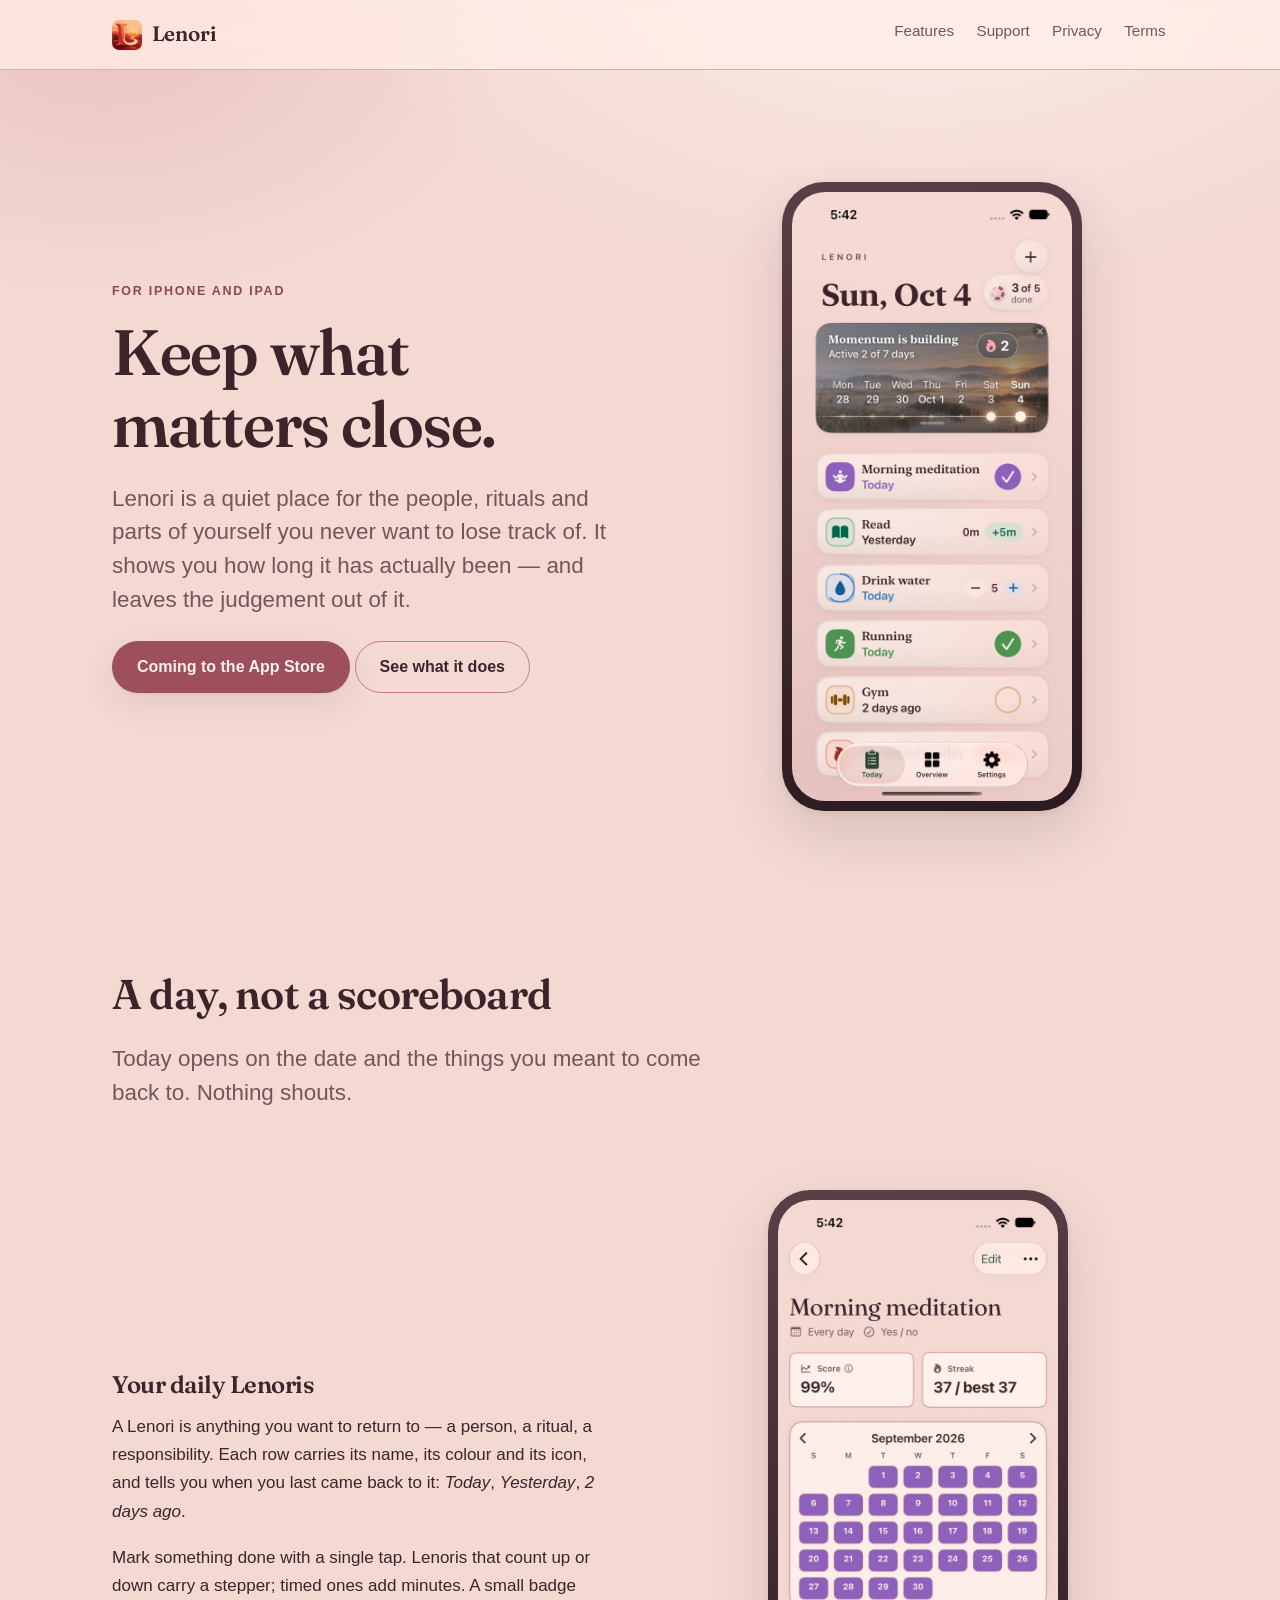
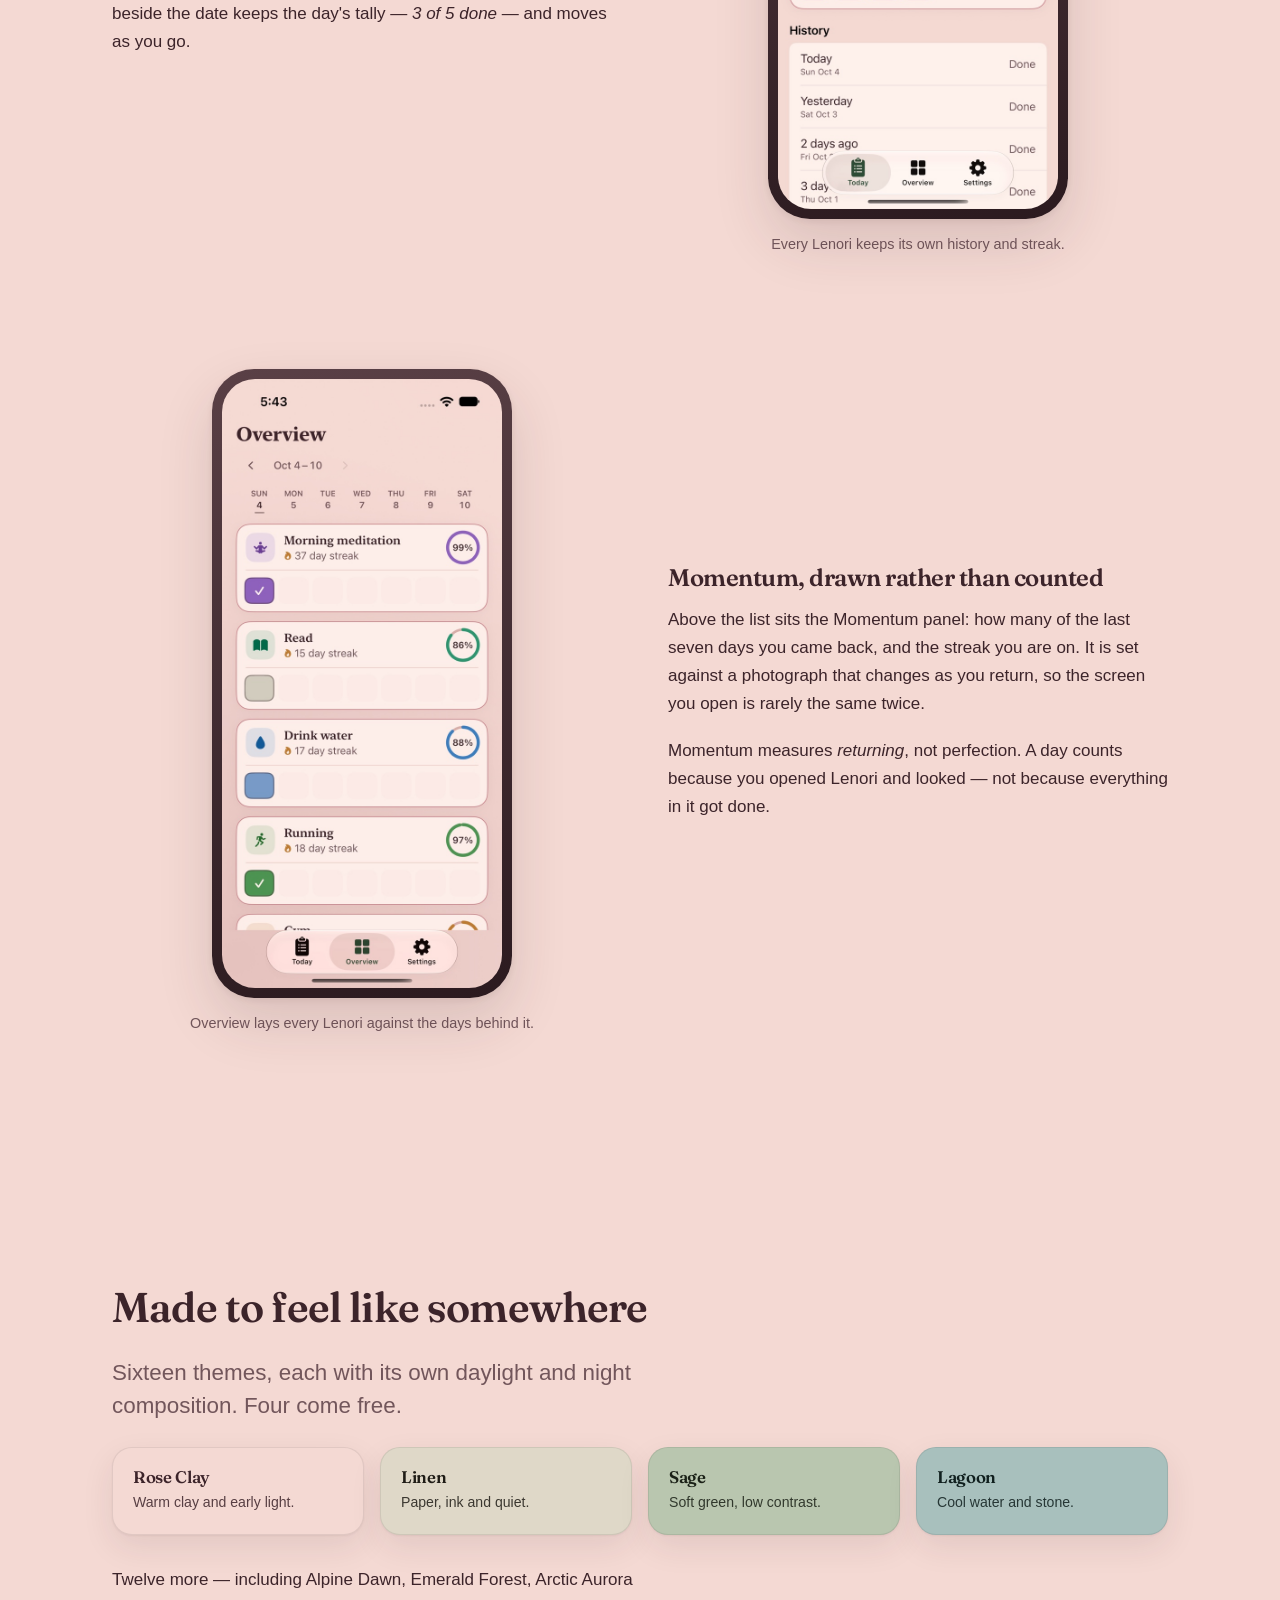
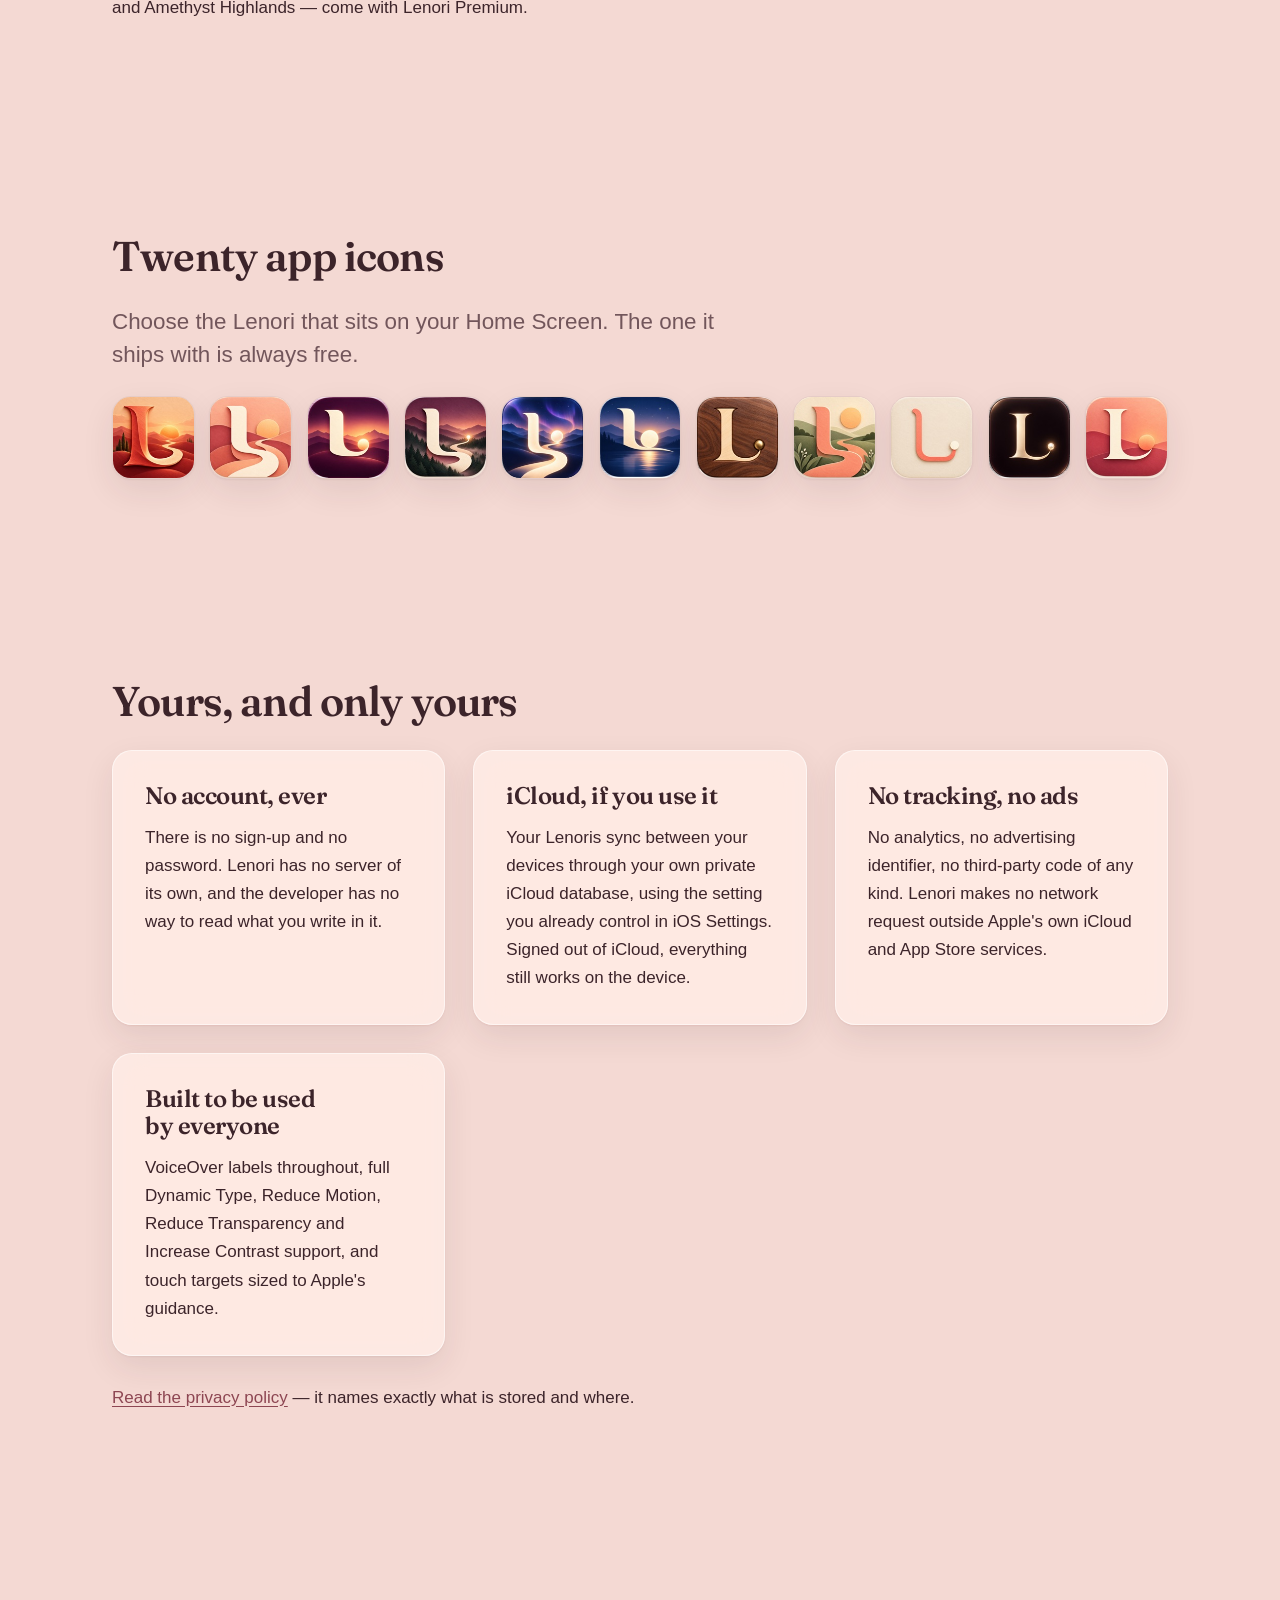
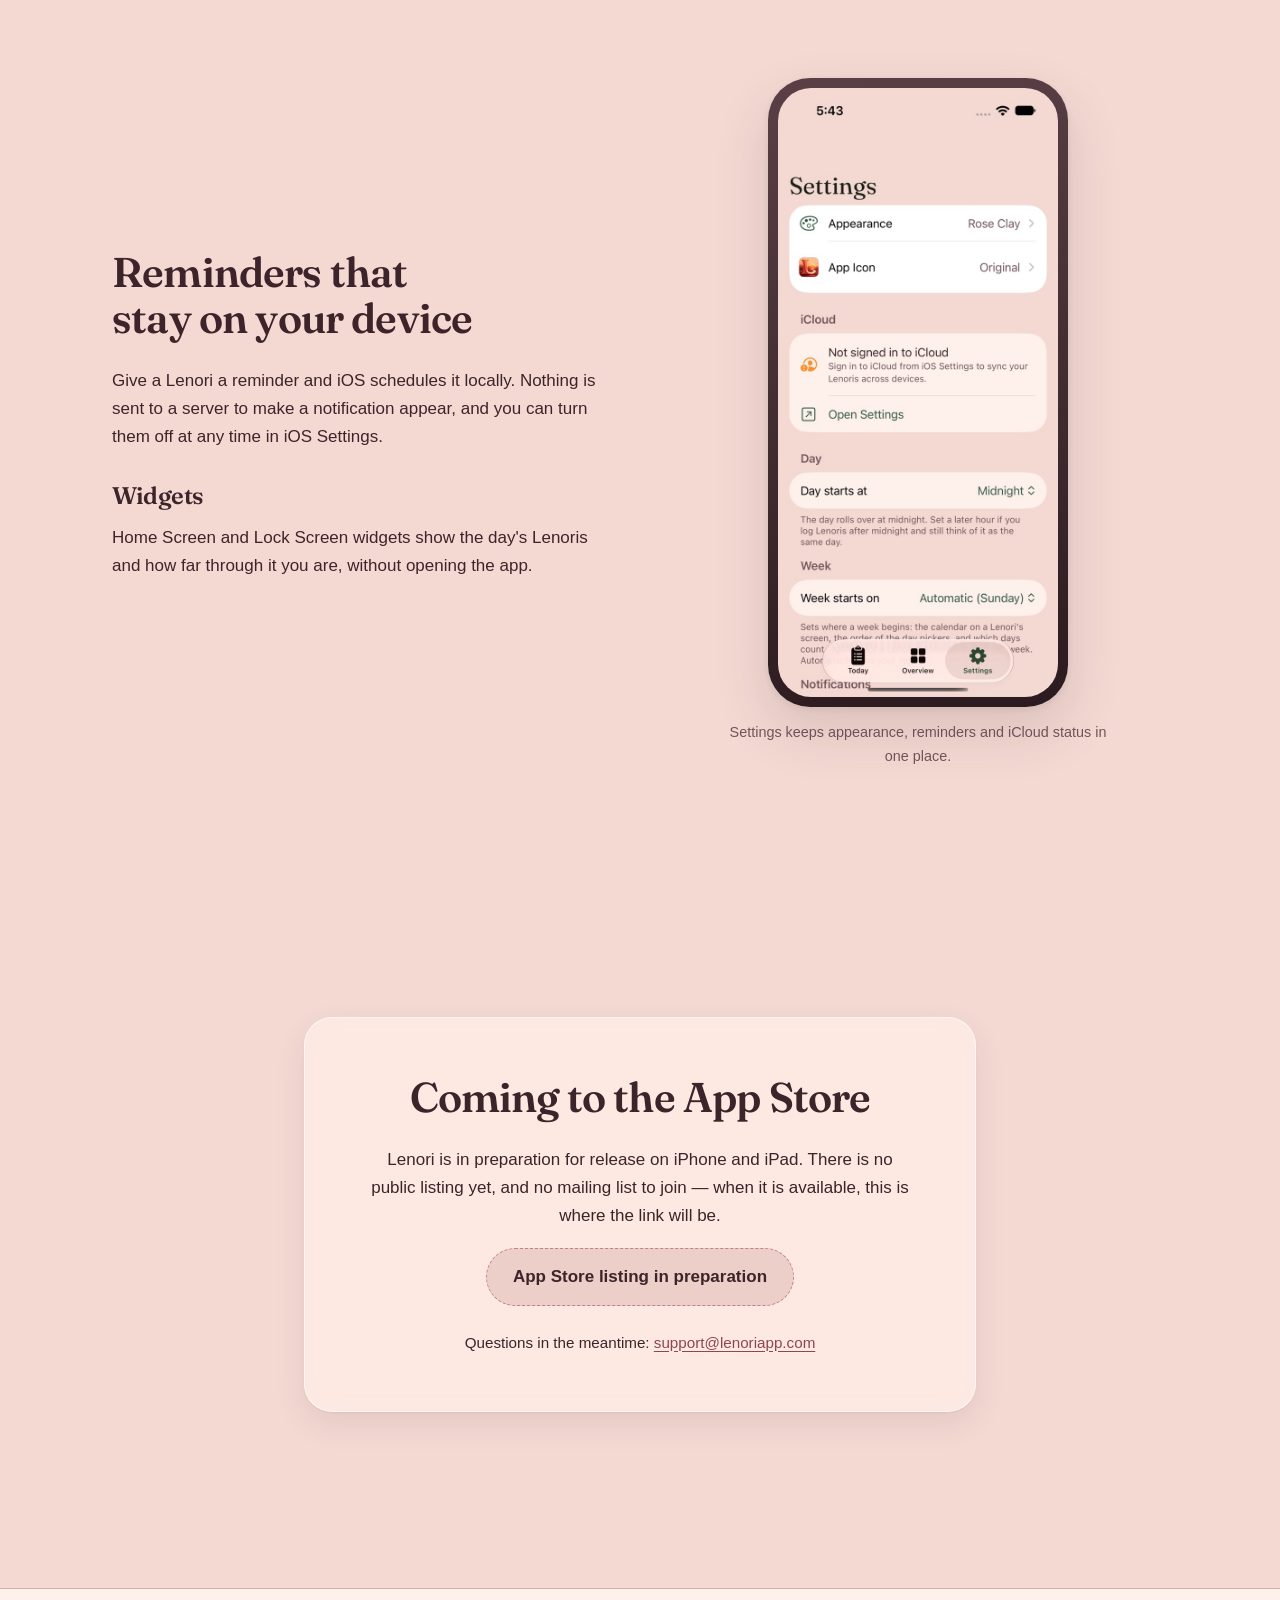
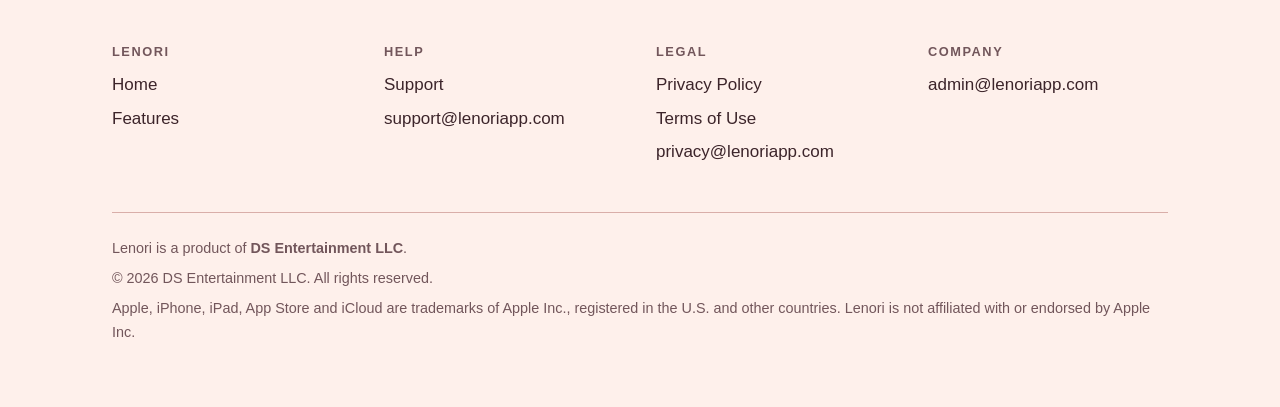
==== index.html @ 640e2513 "Lenori website The public site for lenoriapp.com: landing page, features, privacy, support and terms" ====
<!doctype html>
<html lang="en">
<head>
<meta charset="utf-8">
<meta name="viewport" content="width=device-width, initial-scale=1, viewport-fit=cover">
<title>Lenori — Keep what matters close</title>
<meta name="description" content="Lenori is an iPhone and iPad app for the people, rituals and parts of yourself you never want to lose track of. Private by design, with no accounts and no tracking.">
<link rel="canonical" href="https://lenoriapp.com/">
<link rel="stylesheet" href="styles.css">
<link rel="icon" href="images/favicon-64.png" sizes="any" type="image/png">
<link rel="apple-touch-icon" href="images/apple-touch-icon.png">
<meta name="theme-color" content="#f4d9d3" media="(prefers-color-scheme: light)">
<meta name="theme-color" content="#241318" media="(prefers-color-scheme: dark)">
<meta property="og:type" content="website">
<meta property="og:site_name" content="Lenori">
<meta property="og:title" content="Lenori — Keep what matters close">
<meta property="og:description" content="An iPhone and iPad app for the people, rituals and parts of yourself you never want to lose track of. Private by design.">
<meta property="og:url" content="https://lenoriapp.com/">
<meta property="og:image" content="https://lenoriapp.com/images/og-card.jpg">
<meta property="og:image:width" content="1200">
<meta property="og:image:height" content="630">
<meta property="og:image:alt" content="The Lenori app icon: a soft letter L over a sunrise landscape.">
<meta name="twitter:card" content="summary_large_image">
</head>
<body>
<a class="skip-link" href="#main">Skip to content</a>

<header class="site-header">
  <div class="wrap site-header__inner">
    <a class="brand" href="/">
      <img src="images/favicon-64.png" alt="" width="30" height="30">
      Lenori
    </a>
    <nav class="site-nav" aria-label="Primary">
      <ul>
        <li><a href="/features/">Features</a></li>
        <li><a href="/support/">Support</a></li>
        <li><a href="/privacy/">Privacy</a></li>
        <li><a href="/terms/">Terms</a></li>
      </ul>
    </nav>
  </div>
</header>

<main id="main">

  <section class="hero">
    <div class="wrap hero__grid">
      <div>
        <p class="eyebrow">For iPhone and iPad</p>
        <h1>Keep what matters close.</h1>
        <p class="lede">Lenori is a quiet place for the people, rituals and
          parts of yourself you never want to lose track of. It shows you how
          long it has actually been — and leaves the judgement out of it.</p>
        <p>
          <a class="btn btn--primary" href="#download">Coming to the App&nbsp;Store</a>
          <a class="btn btn--quiet" href="/features/">See what it does</a>
        </p>
      </div>
      <div class="hero__media">
        <figure>
          <div class="device">
            <img src="images/01-today.jpg" width="620" height="1348"
                 alt="Lenori's Today screen on iPhone. A date headline reads Sun, Oct 4 beside a badge showing 3 of 5 done. Below it a Momentum panel over a misty sunrise photograph reads Momentum is building, Active 2 of 7 days, with a streak of 2. Underneath are rows for Morning meditation, Read, Drink water, Running and Gym, each showing when it was last returned to."
                 fetchpriority="high">
          </div>
        </figure>
      </div>
    </div>
  </section>

  <section>
    <div class="wrap">
      <h2>A day, not a scoreboard</h2>
      <p class="lede">Today opens on the date and the things you meant to come
        back to. Nothing shouts.</p>

      <div class="feature">
        <div>
          <h3>Your daily Lenoris</h3>
          <p>A Lenori is anything you want to return to — a person, a ritual, a
            responsibility. Each row carries its name, its colour and its icon,
            and tells you when you last came back to it: <em>Today</em>,
            <em>Yesterday</em>, <em>2 days ago</em>.</p>
          <p>Mark something done with a single tap. Lenoris that count up or
            down carry a stepper; timed ones add minutes. A small badge beside
            the date keeps the day's tally — <em>3 of 5 done</em> — and moves
            as you go.</p>
        </div>
        <div class="feature__media">
          <figure>
            <div class="device">
              <img src="images/02-habit-detail.jpg" width="620" height="1348" loading="lazy"
                   alt="A single Lenori's detail screen, showing its score, its current streak, and a month calendar with the days it was completed filled in.">
            </div>
            <figcaption>Every Lenori keeps its own history and streak.</figcaption>
          </figure>
        </div>
      </div>

      <div class="feature feature--flip">
        <div>
          <h3>Momentum, drawn rather than counted</h3>
          <p>Above the list sits the Momentum panel: how many of the last seven
            days you came back, and the streak you are on. It is set against a
            photograph that changes as you return, so the screen you open is
            rarely the same twice.</p>
          <p>Momentum measures <em>returning</em>, not perfection. A day counts
            because you opened Lenori and looked — not because everything in it
            got done.</p>
        </div>
        <div class="feature__media">
          <figure>
            <div class="device">
              <img src="images/04-overview.jpg" width="620" height="1348" loading="lazy"
                   alt="Lenori's Overview screen, showing every Lenori as a row and the past days as columns, with filled marks where each was completed.">
            </div>
            <figcaption>Overview lays every Lenori against the days behind it.</figcaption>
          </figure>
        </div>
      </div>
    </div>
  </section>

  <section>
    <div class="wrap">
      <h2>Made to feel like somewhere</h2>
      <p class="lede">Sixteen themes, each with its own daylight and night
        composition. Four come free.</p>
      <ul class="themes">
        <li class="theme theme--rose">
          <h3>Rose Clay</h3>
          <p>Warm clay and early light.</p>
        </li>
        <li class="theme theme--linen">
          <h3>Linen</h3>
          <p>Paper, ink and quiet.</p>
        </li>
        <li class="theme theme--sage">
          <h3>Sage</h3>
          <p>Soft green, low contrast.</p>
        </li>
        <li class="theme theme--lagoon">
          <h3>Lagoon</h3>
          <p>Cool water and stone.</p>
        </li>
      </ul>
      <p style="margin-top:1.5rem">Twelve more — including Alpine Dawn, Emerald
        Forest, Arctic Aurora and Amethyst Highlands — come with Lenori Premium.</p>
    </div>
  </section>

  <section>
    <div class="wrap">
      <h2>Twenty app icons</h2>
      <p class="lede">Choose the Lenori that sits on your Home Screen. The one
        it ships with is always free.</p>
      <ul class="icons">
        <li><img src="images/icons/lenori-original.jpg" width="160" height="160" loading="lazy" alt="The original Lenori icon: a cream letter L against a sunrise over red hills."></li>
        <li><img src="images/icons/lenori-01.jpg" width="160" height="160" loading="lazy" alt="Alternate icon: a flowing L over layered coral dunes."></li>
        <li><img src="images/icons/lenori-03.jpg" width="160" height="160" loading="lazy" alt="Alternate icon: a pale L over deep plum mountains at dusk."></li>
        <li><img src="images/icons/lenori-07.jpg" width="160" height="160" loading="lazy" alt="Alternate icon: an L beside a lit path through dark pines."></li>
        <li><img src="images/icons/lenori-09.jpg" width="160" height="160" loading="lazy" alt="Alternate icon: an L under a violet aurora."></li>
        <li><img src="images/icons/lenori-10.jpg" width="160" height="160" loading="lazy" alt="Alternate icon: an L above moonlight on still water."></li>
        <li><img src="images/icons/lenori-12.jpg" width="160" height="160" loading="lazy" alt="Alternate icon: a gold serif L on dark walnut."></li>
        <li><img src="images/icons/lenori-14.jpg" width="160" height="160" loading="lazy" alt="Alternate icon: a coral path winding through green hills."></li>
        <li><img src="images/icons/lenori-16.jpg" width="160" height="160" loading="lazy" alt="Alternate icon: a rounded coral L on soft cream."></li>
        <li><img src="images/icons/lenori-18.jpg" width="160" height="160" loading="lazy" alt="Alternate icon: a cream serif L glowing on near-black."></li>
        <li><img src="images/icons/lenori-20.jpg" width="160" height="160" loading="lazy" alt="Alternate icon: a pale L over deep red dunes."></li>
      </ul>
    </div>
  </section>

  <section>
    <div class="wrap">
      <h2>Yours, and only yours</h2>
      <div class="grid">
        <div class="card card--glass">
          <h3>No account, ever</h3>
          <p>There is no sign-up and no password. Lenori has no server of its
            own, and the developer has no way to read what you write in it.</p>
        </div>
        <div class="card card--glass">
          <h3>iCloud, if you use it</h3>
          <p>Your Lenoris sync between your devices through your own private
            iCloud database, using the setting you already control in
            iOS Settings. Signed out of iCloud, everything still works on the
            device.</p>
        </div>
        <div class="card card--glass">
          <h3>No tracking, no ads</h3>
          <p>No analytics, no advertising identifier, no third-party code of any
            kind. Lenori makes no network request outside Apple's own iCloud and
            App&nbsp;Store services.</p>
        </div>
        <div class="card card--glass">
          <h3>Built to be used by everyone</h3>
          <p>VoiceOver labels throughout, full Dynamic&nbsp;Type, Reduce&nbsp;Motion,
            Reduce&nbsp;Transparency and Increase&nbsp;Contrast support, and
            touch targets sized to Apple's guidance.</p>
        </div>
      </div>
      <p style="margin-top:1.75rem"><a href="/privacy/">Read the privacy policy</a>
        — it names exactly what is stored and where.</p>
    </div>
  </section>

  <section>
    <div class="wrap">
      <div class="feature">
        <div>
          <h2>Reminders that stay on your device</h2>
          <p>Give a Lenori a reminder and iOS schedules it locally. Nothing is
            sent to a server to make a notification appear, and you can turn
            them off at any time in iOS Settings.</p>
          <h3 style="margin-top:2rem">Widgets</h3>
          <p>Home Screen and Lock Screen widgets show the day's Lenoris and how
            far through it you are, without opening the app.</p>
        </div>
        <div class="feature__media">
          <figure>
            <div class="device">
              <img src="images/06-settings.jpg" width="620" height="1348" loading="lazy"
                   alt="Lenori's Settings screen, with rows for Appearance, App Icon, iCloud status and reminders.">
            </div>
            <figcaption>Settings keeps appearance, reminders and iCloud status in one place.</figcaption>
          </figure>
        </div>
      </div>
    </div>
  </section>

  <section id="download">
    <div class="wrap wrap--narrow">
      <div class="card card--glass download">
        <h2>Coming to the App&nbsp;Store</h2>
        <p>Lenori is in preparation for release on iPhone and iPad. There is no
          public listing yet, and no mailing list to join — when it is
          available, this is where the link will be.</p>
        <p><span class="badge-soon">App&nbsp;Store listing in preparation</span></p>
        <p style="margin-top:1.5rem;font-size:0.95rem">
          Questions in the meantime: <a href="mailto:support@lenoriapp.com">support@lenoriapp.com</a>
        </p>
      </div>
    </div>
  </section>

</main>

<footer class="site-footer">
  <div class="wrap">
    <div class="site-footer__grid">
      <div>
        <h2>Lenori</h2>
        <ul>
          <li><a href="/">Home</a></li>
          <li><a href="/features/">Features</a></li>
        </ul>
      </div>
      <div>
        <h2>Help</h2>
        <ul>
          <li><a href="/support/">Support</a></li>
          <li><a href="mailto:support@lenoriapp.com">support@lenoriapp.com</a></li>
        </ul>
      </div>
      <div>
        <h2>Legal</h2>
        <ul>
          <li><a href="/privacy/">Privacy Policy</a></li>
          <li><a href="/terms/">Terms of Use</a></li>
          <li><a href="mailto:privacy@lenoriapp.com">privacy@lenoriapp.com</a></li>
        </ul>
      </div>
      <div>
        <h2>Company</h2>
        <ul>
          <li><a href="mailto:admin@lenoriapp.com">admin@lenoriapp.com</a></li>
        </ul>
      </div>
    </div>
    <div class="site-footer__legal">
      <p>Lenori is a product of <strong>DS Entertainment LLC</strong>.</p>
      <p>© 2026 DS Entertainment LLC. All rights reserved.</p>
      <p>Apple, iPhone, iPad, App Store and iCloud are trademarks of Apple Inc.,
        registered in the U.S. and other countries. Lenori is not affiliated with
        or endorsed by Apple Inc.</p>
    </div>
  </div>
</footer>

</body>
</html>
---- styles.css ----
/*
  Lenori — lenoriapp.com

  The palette is not an approximation. Every token below is taken from
  the Lenori app's own theme definitions: Rose Clay carries the site,
  with Linen, Sage and Lagoon used where a second or third voice is
  needed. If a theme is retuned in the app, retune it here to match.
*/

/* ---------------------------------------------------------------- type */

@font-face {
  font-family: "Fraunces";
  /* The variable font the app itself registers, served from this origin
     rather than from a font CDN: a third-party request would be the one
     piece of tracking on an otherwise quiet site. */
  src: url("fonts/Fraunces.ttf") format("truetype-variations");
  font-weight: 300 900;
  font-style: normal;
  font-display: swap;
}

/* -------------------------------------------------------------- tokens */

:root {
  /* Rose Clay, light — the app's default theme */
  --page: #f4d9d3;
  --card: #fef0eb;
  --sunken: #ebcfc8;
  --divider: #d9aea9;
  --border: #c77d83;
  --ink: #3c242a;
  --ink-secondary: #72565b;
  --accent: #9e4f5c;
  --accent-ink: #fef0eb;
  /*
    The same rose, darkened, for text on a light surface. The app's
    accent is #9e4f5c and it stays that on a filled button, where it is
    the *background*. As a text colour on the page it measures 4.22:1,
    which is under WCAG AA for body size. This clears 4.5 on all three
    light surfaces — page 5.02, card 6.03, sunken 4.57.
  */
  --accent-text: #8d4652;

  /* The other three, for the theme strip and for accents that need to
     be something other than rose. */
  --linen: #dfd8c8;
  --linen-ink: #1f1c16;
  --sage: #b9c6af;
  --sage-ink: #1a2016;
  --sage-accent: #85957e;
  --lagoon: #a8c0bd;
  --lagoon-ink: #101f1e;
  --lagoon-accent: #6e8985;

  --glass: rgb(254 240 235 / 0.72);
  --glass-edge: rgb(255 255 255 / 0.55);
  --shadow: 0 1px 2px rgb(60 36 42 / 0.06), 0 12px 32px rgb(60 36 42 / 0.09);
  --shadow-lift: 0 2px 6px rgb(60 36 42 / 0.08), 0 24px 56px rgb(60 36 42 / 0.14);

  --serif: "Fraunces", ui-serif, "Iowan Old Style", Georgia, "Times New Roman", serif;
  --sans: -apple-system, BlinkMacSystemFont, "SF Pro Text", "Segoe UI", Roboto,
    Helvetica, Arial, sans-serif;

  --measure: 34rem;
  --gutter: clamp(1.25rem, 5vw, 3rem);
  --radius: 20px;
  --radius-lg: 28px;
}

@media (prefers-color-scheme: dark) {
  :root {
    /* Rose Clay, dark — the same theme's night composition. */
    --page: #241318;
    --card: #3a2228;
    --sunken: #2e1a20;
    --divider: #51333a;
    --border: #7c4b54;
    --ink: #f6e7e4;
    --ink-secondary: #c7a9a9;
    --accent: #e9a3ab;
    --accent-ink: #241318;
    /* On the night palette the accent already measures 8.71:1. */
    --accent-text: #e9a3ab;

    --linen: #2a2119;
    --linen-ink: #f3ece0;
    --sage: #1d2a20;
    --sage-ink: #e6efe4;
    --sage-accent: #9bb393;
    --lagoon: #142b2c;
    --lagoon-ink: #e0eeec;
    --lagoon-accent: #8fb3ae;

    --glass: rgb(58 34 40 / 0.66);
    --glass-edge: rgb(255 255 255 / 0.10);
    --shadow: 0 1px 2px rgb(0 0 0 / 0.3), 0 12px 32px rgb(0 0 0 / 0.36);
    --shadow-lift: 0 2px 6px rgb(0 0 0 / 0.34), 0 24px 56px rgb(0 0 0 / 0.46);
  }
}

/* --------------------------------------------------------------- reset */

*, *::before, *::after { box-sizing: border-box; }

html {
  -webkit-text-size-adjust: 100%;
  scroll-behavior: smooth;
}

@media (prefers-reduced-motion: reduce) {
  html { scroll-behavior: auto; }
  *, *::before, *::after {
    animation-duration: 0.001ms !important;
    animation-iteration-count: 1 !important;
    transition-duration: 0.001ms !important;
  }
}

body {
  margin: 0;
  font-family: var(--sans);
  font-size: clamp(1rem, 0.96rem + 0.2vw, 1.0625rem);
  line-height: 1.65;
  color: var(--ink);
  background: var(--page);
  /* A dawn that never quite resolves — the same gradient idea the app's
     page background uses, kept far enough back to stay out of the way
     of text. */
  background-image:
    radial-gradient(60rem 36rem at 72% -8%, rgb(254 240 235 / 0.85), transparent 62%),
    radial-gradient(44rem 28rem at 8% 4%, rgb(199 125 131 / 0.22), transparent 58%);
  background-attachment: fixed;
  -webkit-font-smoothing: antialiased;
}

img { max-width: 100%; height: auto; display: block; }

/* ------------------------------------------------------------- a11y */

:focus-visible {
  outline: 3px solid var(--accent-text);
  outline-offset: 3px;
  border-radius: 6px;
}
/* Only for browsers without :focus-visible — never remove the ring. */
:focus:not(:focus-visible) { outline: none; }

.skip-link {
  position: absolute;
  left: 50%;
  top: 0;
  translate: -50% -120%;
  z-index: 100;
  padding: 0.75rem 1.25rem;
  background: var(--accent);
  color: var(--accent-ink);
  border-radius: 0 0 12px 12px;
  font-weight: 600;
  text-decoration: none;
}
.skip-link:focus { translate: -50% 0; }

.visually-hidden {
  position: absolute;
  width: 1px; height: 1px;
  padding: 0; margin: -1px;
  overflow: hidden;
  clip-path: inset(50%);
  white-space: nowrap;
}

/* ------------------------------------------------------------ layout */

.wrap {
  width: min(72rem, 100%);
  margin-inline: auto;
  padding-inline: var(--gutter);
}
.wrap--narrow { width: min(48rem, 100%); }

section { padding-block: clamp(3rem, 8vw, 6rem); }

/* ------------------------------------------------------------ header */

.site-header {
  position: sticky;
  top: 0;
  z-index: 20;
  background: var(--glass);
  backdrop-filter: saturate(1.6) blur(18px);
  -webkit-backdrop-filter: saturate(1.6) blur(18px);
  border-bottom: 1px solid var(--divider);
}
@supports not (backdrop-filter: blur(1px)) {
  .site-header { background: var(--card); }
}

.site-header__inner {
  display: flex;
  flex-wrap: wrap;
  align-items: center;
  gap: 0.5rem 1.5rem;
  padding-block: 0.7rem;
}

.brand {
  display: inline-flex;
  align-items: center;
  gap: 0.6rem;
  font-family: var(--serif);
  font-size: 1.3rem;
  font-weight: 600;
  letter-spacing: -0.01em;
  color: var(--ink);
  text-decoration: none;
  margin-right: auto;
}
.brand img { width: 30px; height: 30px; border-radius: 7px; }

.site-nav ul {
  display: flex;
  flex-wrap: wrap;
  gap: 0.25rem 1.1rem;
  list-style: none;
  margin: 0;
  padding: 0;
}
.site-nav a {
  display: inline-block;
  padding: 0.4rem 0.15rem;
  color: var(--ink-secondary);
  text-decoration: none;
  font-size: 0.95rem;
  border-bottom: 2px solid transparent;
}
.site-nav a:hover { color: var(--ink); }
.site-nav a[aria-current="page"] {
  color: var(--ink);
  border-bottom-color: var(--accent);
}

/* --------------------------------------------------------- typography */

h1, h2, h3, h4 {
  font-family: var(--serif);
  font-weight: 600;
  line-height: 1.12;
  letter-spacing: -0.02em;
  color: var(--ink);
  text-wrap: balance;
  margin: 0 0 0.6em;
}
h1 { font-size: clamp(2.3rem, 1.6rem + 3.2vw, 4rem); }
h2 { font-size: clamp(1.7rem, 1.3rem + 1.8vw, 2.6rem); }
h3 { font-size: clamp(1.2rem, 1.08rem + 0.6vw, 1.5rem); }
h4 { font-size: 1.05rem; }

p { margin: 0 0 1.1em; max-width: var(--measure); }
.lede {
  font-size: clamp(1.1rem, 1rem + 0.6vw, 1.4rem);
  line-height: 1.5;
  color: var(--ink-secondary);
  max-width: 38rem;
}

a { color: var(--accent-text); text-underline-offset: 0.18em; }
a:hover { color: var(--ink); }

.eyebrow {
  font-family: var(--sans);
  font-size: 0.78rem;
  font-weight: 700;
  letter-spacing: 0.14em;
  text-transform: uppercase;
  color: var(--accent-text);
  margin: 0 0 0.9rem;
}

ul, ol { max-width: var(--measure); }
li { margin-bottom: 0.4em; }

/* ------------------------------------------------------------ buttons */

.btn {
  display: inline-flex;
  align-items: center;
  justify-content: center;
  gap: 0.5rem;
  min-height: 48px;
  padding: 0.75rem 1.5rem;
  border-radius: 999px;
  font-weight: 600;
  font-size: 1rem;
  text-decoration: none;
  border: 1px solid transparent;
  transition: transform 160ms ease, box-shadow 160ms ease, background-color 160ms ease;
}
.btn--primary {
  background: var(--accent);
  color: var(--accent-ink);
  box-shadow: var(--shadow);
}
.btn--primary:hover {
  color: var(--accent-ink);
  transform: translateY(-1px);
  box-shadow: var(--shadow-lift);
}
.btn--quiet {
  background: transparent;
  color: var(--ink);
  border-color: var(--border);
}
.btn--quiet:hover { background: var(--card); color: var(--ink); }

/* -------------------------------------------------------------- cards */

.card {
  background: var(--card);
  border: 1px solid var(--divider);
  border-radius: var(--radius);
  padding: clamp(1.25rem, 3vw, 2rem);
  box-shadow: var(--shadow);
}
.card--glass {
  background: var(--glass);
  backdrop-filter: saturate(1.5) blur(16px);
  -webkit-backdrop-filter: saturate(1.5) blur(16px);
  border-color: var(--glass-edge);
}
.card h3 { margin-top: 0; }
.card p:last-child, .card ul:last-child { margin-bottom: 0; }

.grid {
  display: grid;
  gap: clamp(1rem, 2.5vw, 1.75rem);
  grid-template-columns: repeat(auto-fit, minmax(min(100%, 17rem), 1fr));
}

/* --------------------------------------------------------------- hero */

.hero { padding-block: clamp(3rem, 9vw, 7rem) clamp(2rem, 6vw, 4rem); }
.hero__grid {
  display: grid;
  gap: clamp(2rem, 6vw, 4rem);
  align-items: center;
  grid-template-columns: 1fr;
}
@media (min-width: 60rem) {
  .hero__grid { grid-template-columns: 1.05fr 0.95fr; }
}
.hero h1 { margin-bottom: 0.35em; }

/* ------------------------------------------------------------- device */

/*
  A phone-shaped frame drawn in CSS around a real capture. No vendor
  artwork, no stock mockup — the screenshot inside is the shipping app.
*/
.device {
  position: relative;
  width: min(300px, 76vw);
  margin-inline: auto;
  border-radius: 42px;
  padding: 10px;
  background: linear-gradient(170deg, #5a4046, #2b1a1f);
  box-shadow: var(--shadow-lift);
}
.device img { border-radius: 33px; display: block; }
.device--wide { width: min(560px, 90vw); border-radius: 26px; padding: 12px; }
.device--wide img { border-radius: 16px; }

.device-row {
  display: flex;
  flex-wrap: wrap;
  gap: clamp(1rem, 4vw, 2.5rem);
  justify-content: center;
  align-items: flex-start;
}
.device-row .device { margin-inline: 0; }

figure { margin: 0; }
figcaption {
  margin-top: 0.9rem;
  font-size: 0.9rem;
  color: var(--ink-secondary);
  text-align: center;
  max-width: 24rem;
  margin-inline: auto;
}

/* ------------------------------------------------------- feature rows */

.feature {
  display: grid;
  gap: clamp(1.5rem, 5vw, 3.5rem);
  align-items: center;
  grid-template-columns: 1fr;
  padding-block: clamp(2rem, 5vw, 3.5rem);
}
@media (min-width: 56rem) {
  .feature { grid-template-columns: 1fr 1fr; }
  .feature--flip .feature__media { order: -1; }
}

/* -------------------------------------------------------- theme strip */

.themes {
  display: grid;
  gap: 1rem;
  grid-template-columns: repeat(auto-fit, minmax(min(100%, 11rem), 1fr));
  list-style: none;
  padding: 0;
  margin: 0;
  max-width: none;
}
.theme {
  border-radius: var(--radius);
  padding: 1.25rem;
  border: 1px solid rgb(0 0 0 / 0.08);
  box-shadow: var(--shadow);
}
.theme h3 { font-size: 1.05rem; margin-bottom: 0.25rem; }
.theme p { font-size: 0.88rem; margin: 0; opacity: 0.85; }
.theme--rose { background: #f4d9d3; color: #3c242a; }
.theme--rose h3 { color: #3c242a; }
.theme--linen { background: #dfd8c8; color: #1f1c16; }
.theme--linen h3 { color: #1f1c16; }
.theme--sage { background: #b9c6af; color: #1a2016; }
.theme--sage h3 { color: #1a2016; }
.theme--lagoon { background: #a8c0bd; color: #101f1e; }
.theme--lagoon h3 { color: #101f1e; }

/* --------------------------------------------------------- icon strip */

.icons {
  display: grid;
  gap: 0.9rem;
  grid-template-columns: repeat(auto-fit, minmax(68px, 1fr));
  list-style: none;
  padding: 0;
  margin: 0;
  max-width: none;
}
.icons img {
  width: 100%;
  aspect-ratio: 1;
  border-radius: 22.37%;
  box-shadow: var(--shadow);
  border: 1px solid rgb(0 0 0 / 0.06);
}

/* ------------------------------------------------------------- notice */

.notice {
  border-left: 4px solid var(--accent);
  background: var(--card);
  border-radius: 0 var(--radius) var(--radius) 0;
  padding: 1rem 1.25rem;
  margin: 1.5rem 0;
}
.notice p:last-child { margin-bottom: 0; }
.notice strong { color: var(--ink); }

/* ------------------------------------------------------- download box */

.download {
  text-align: center;
  border-radius: var(--radius-lg);
  padding: clamp(2rem, 6vw, 3.5rem);
}
.download p { margin-inline: auto; }
.badge-soon {
  display: inline-flex;
  align-items: center;
  gap: 0.6rem;
  padding: 0.85rem 1.6rem;
  border-radius: 999px;
  border: 1.5px dashed var(--border);
  color: var(--ink);
  font-weight: 600;
  background: var(--sunken);
}

/* ---------------------------------------------------------------- doc */

/* Long-form legal and support pages. */
.doc { padding-block: clamp(2.5rem, 6vw, 4rem); }
.doc h2 { margin-top: 2.5rem; }
.doc h3 { margin-top: 1.75rem; }
.doc p, .doc li { max-width: var(--measure); }
.doc dl { max-width: var(--measure); }
.doc dt { font-weight: 700; margin-top: 1rem; }
.doc dd { margin: 0.2rem 0 0; color: var(--ink-secondary); }
.doc__meta {
  font-size: 0.92rem;
  color: var(--ink-secondary);
  border-bottom: 1px solid var(--divider);
  padding-bottom: 1.25rem;
  margin-bottom: 2rem;
}

.toc {
  background: var(--sunken);
  border-radius: var(--radius);
  padding: 1.25rem 1.5rem;
  margin-bottom: 2.5rem;
}
.toc h2 { font-size: 1rem; margin: 0 0 0.5rem; font-family: var(--sans); letter-spacing: 0.02em; }
.toc ol { margin: 0; padding-left: 1.2rem; }
.toc li { margin-bottom: 0.2em; }

table {
  width: 100%;
  border-collapse: collapse;
  margin: 1.25rem 0 1.75rem;
  font-size: 0.95rem;
}
.table-scroll { overflow-x: auto; }
th, td {
  text-align: left;
  padding: 0.65rem 0.8rem;
  border-bottom: 1px solid var(--divider);
  vertical-align: top;
}
th { font-weight: 700; color: var(--ink); }
td { color: var(--ink-secondary); }

/* -------------------------------------------------------------- footer */

.site-footer {
  border-top: 1px solid var(--divider);
  background: var(--card);
  padding-block: clamp(2.5rem, 6vw, 3.5rem);
  margin-top: clamp(3rem, 8vw, 5rem);
}
.site-footer__grid {
  display: grid;
  gap: 2rem;
  grid-template-columns: repeat(auto-fit, minmax(min(100%, 14rem), 1fr));
}
.site-footer h2 {
  font-family: var(--sans);
  font-size: 0.8rem;
  letter-spacing: 0.12em;
  text-transform: uppercase;
  color: var(--ink-secondary);
  margin-bottom: 0.75rem;
}
.site-footer ul { list-style: none; padding: 0; margin: 0; }
.site-footer li { margin-bottom: 0.35rem; }
.site-footer a { color: var(--ink); text-decoration: none; }
.site-footer a:hover { text-decoration: underline; }
.site-footer__legal {
  margin-top: 2.5rem;
  padding-top: 1.5rem;
  border-top: 1px solid var(--divider);
  font-size: 0.9rem;
  color: var(--ink-secondary);
}
.site-footer__legal p { max-width: none; margin-bottom: 0.4rem; }

/* --------------------------------------------------------------- 404 */

.notfound {
  min-height: 60vh;
  display: grid;
  place-content: center;
  text-align: center;
}
.notfound ul {
  list-style: none;
  padding: 0;
  display: flex;
  flex-wrap: wrap;
  gap: 1rem;
  justify-content: center;
  margin-inline: auto;
}

/* ------------------------------------------------------ print (legal) */

@media print {
  .site-header, .site-footer__grid, .skip-link { display: none; }
  body { background: #fff; color: #000; }
}
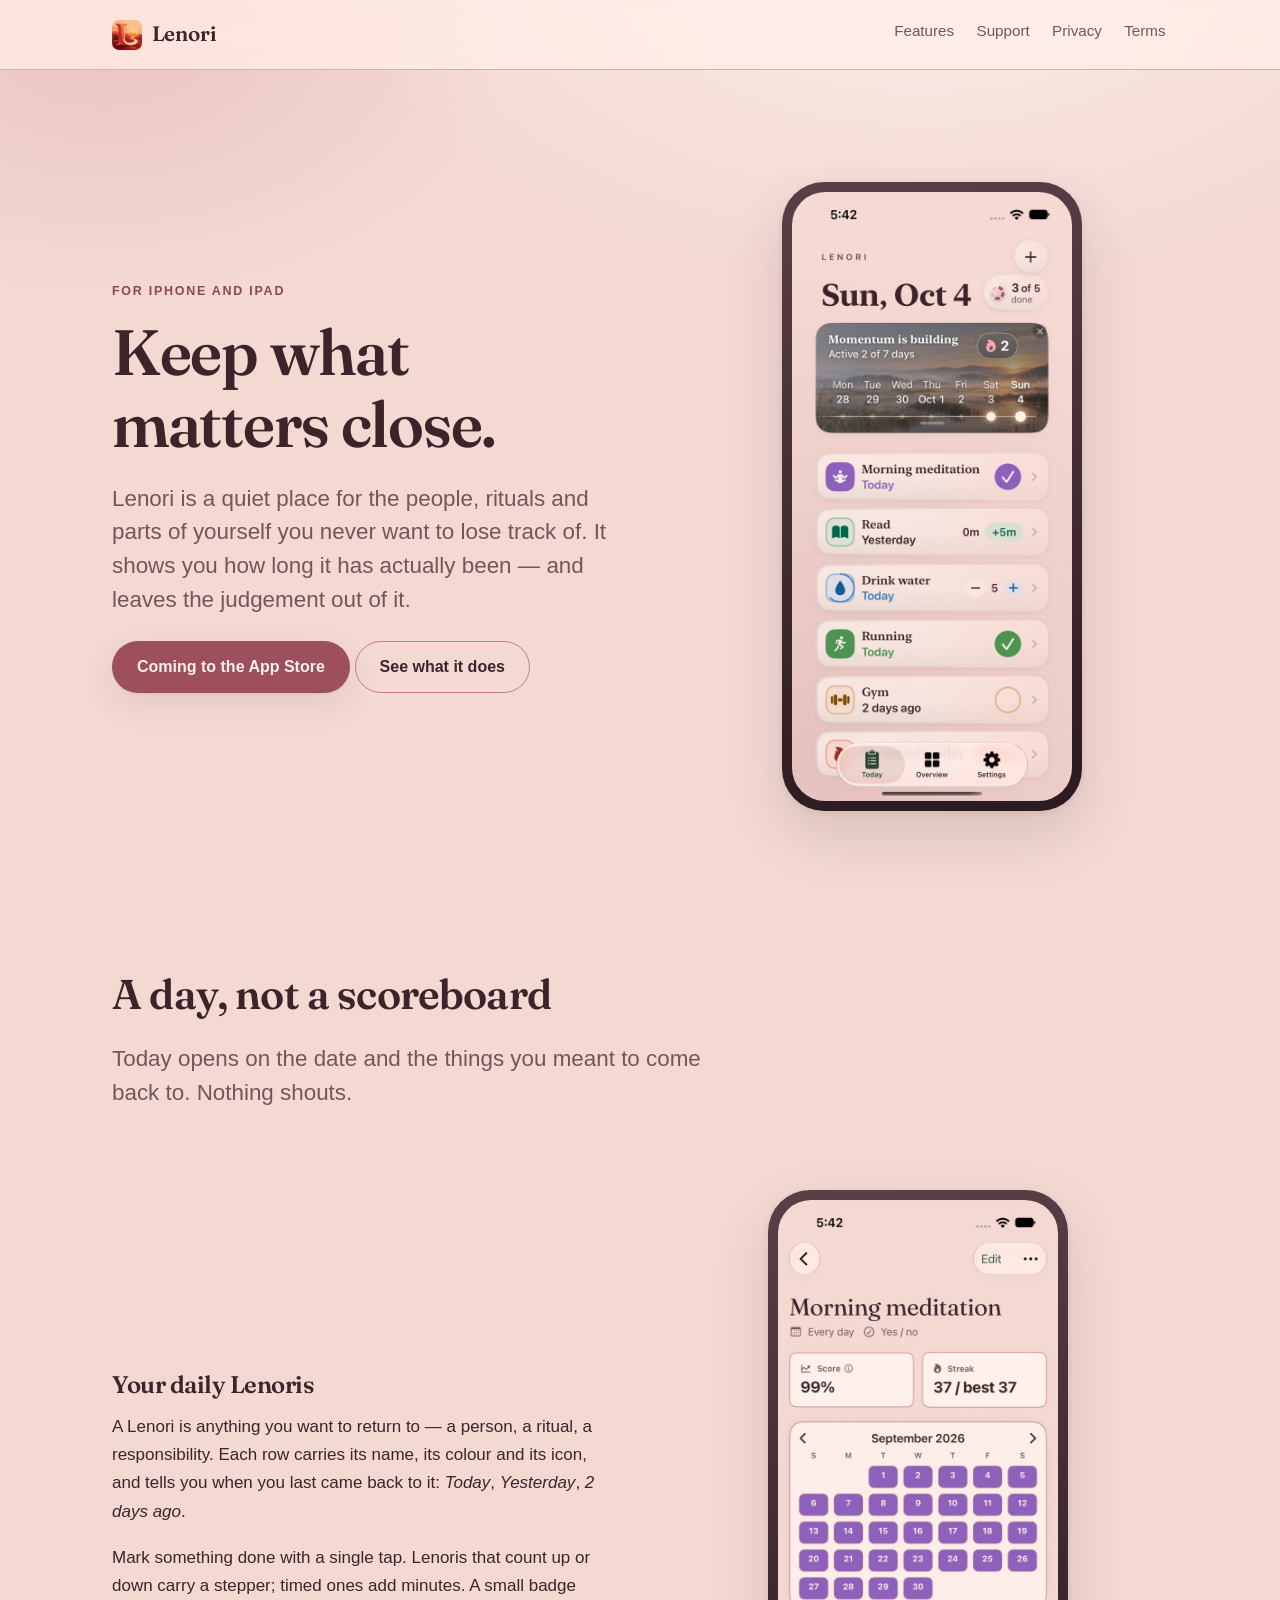
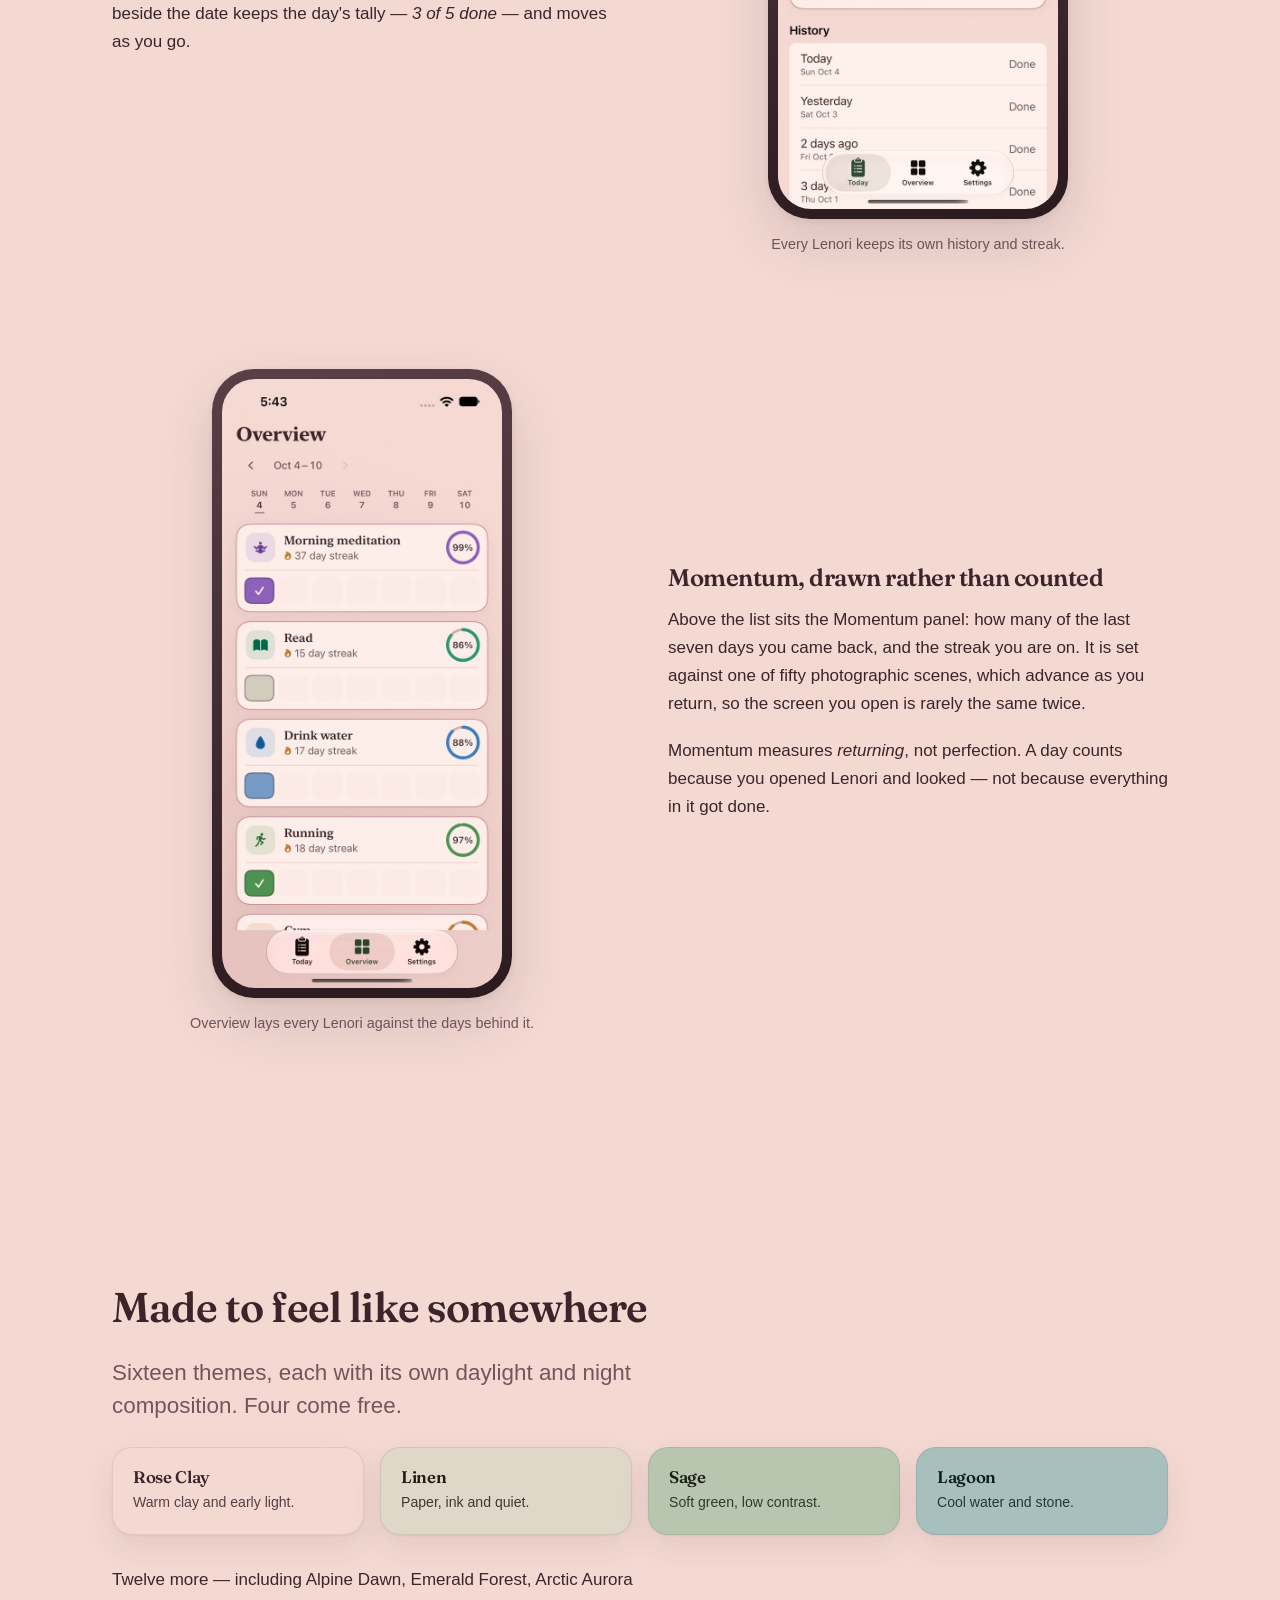
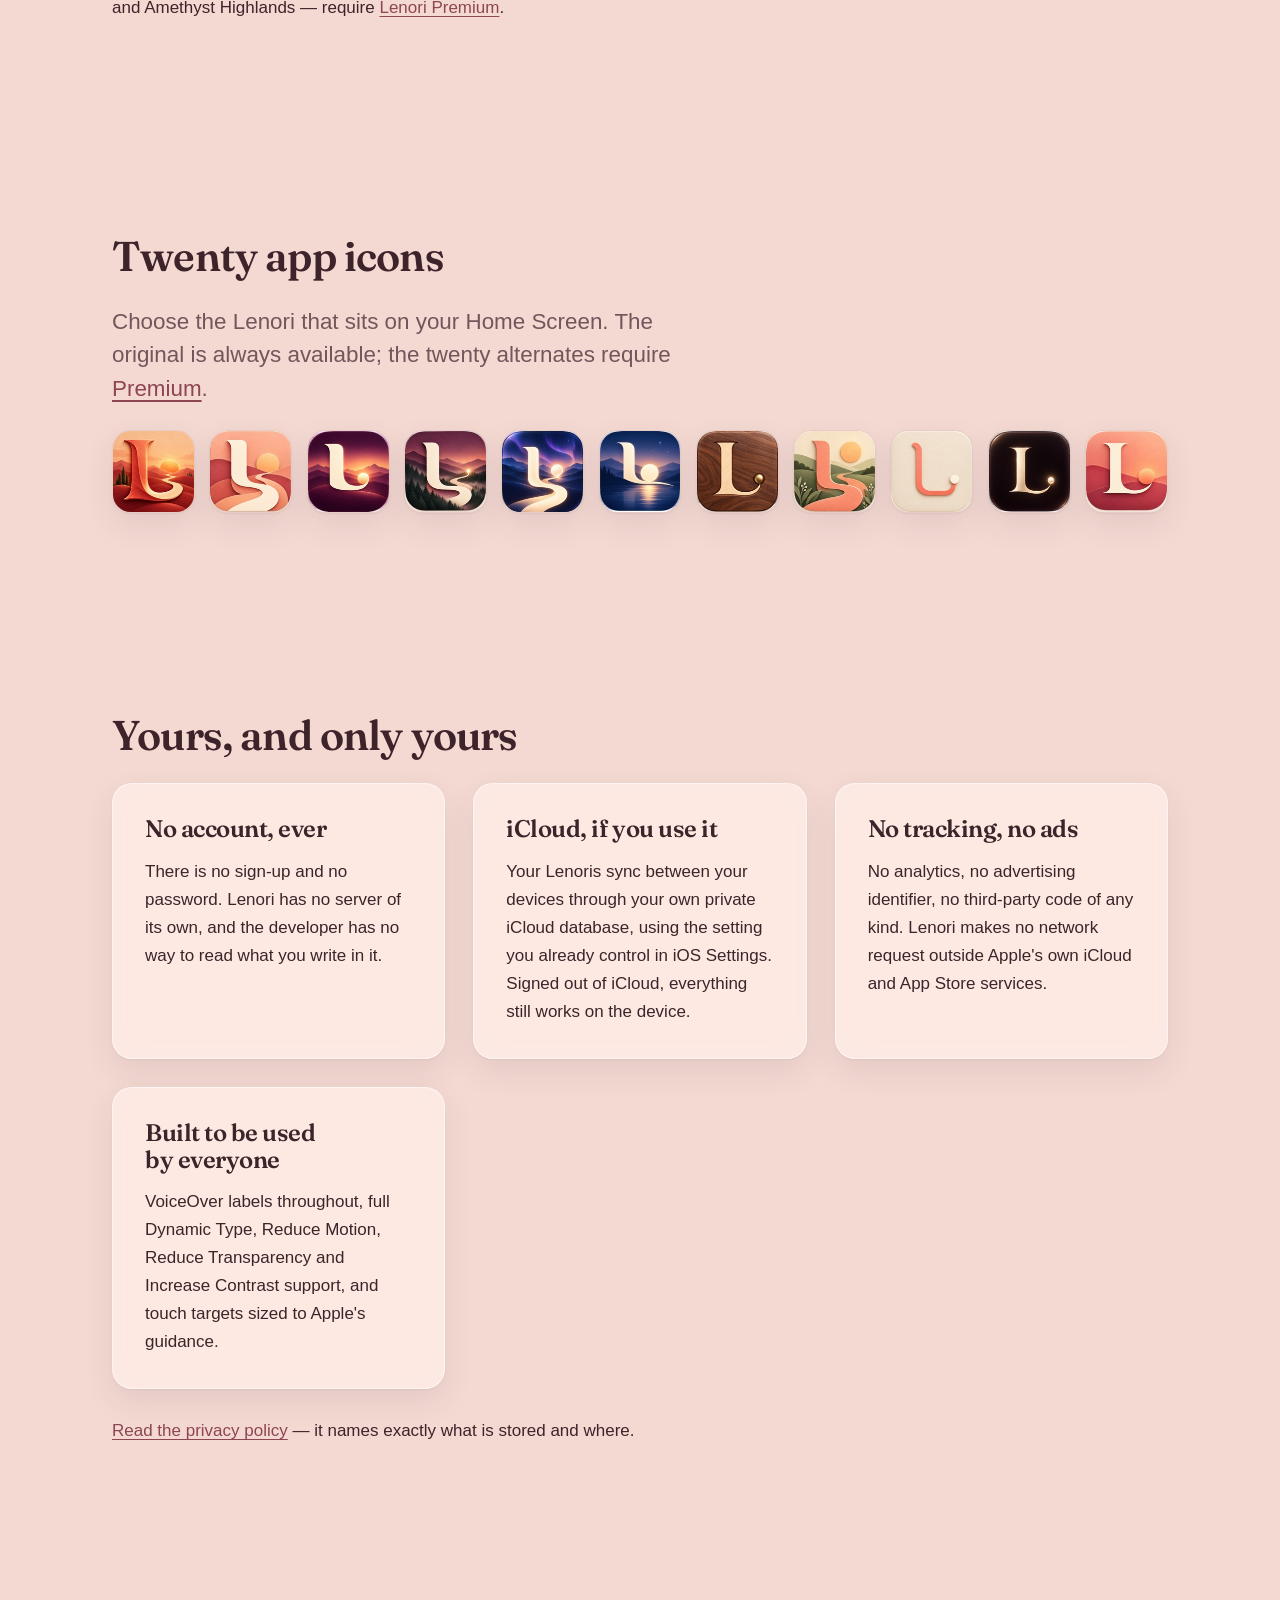
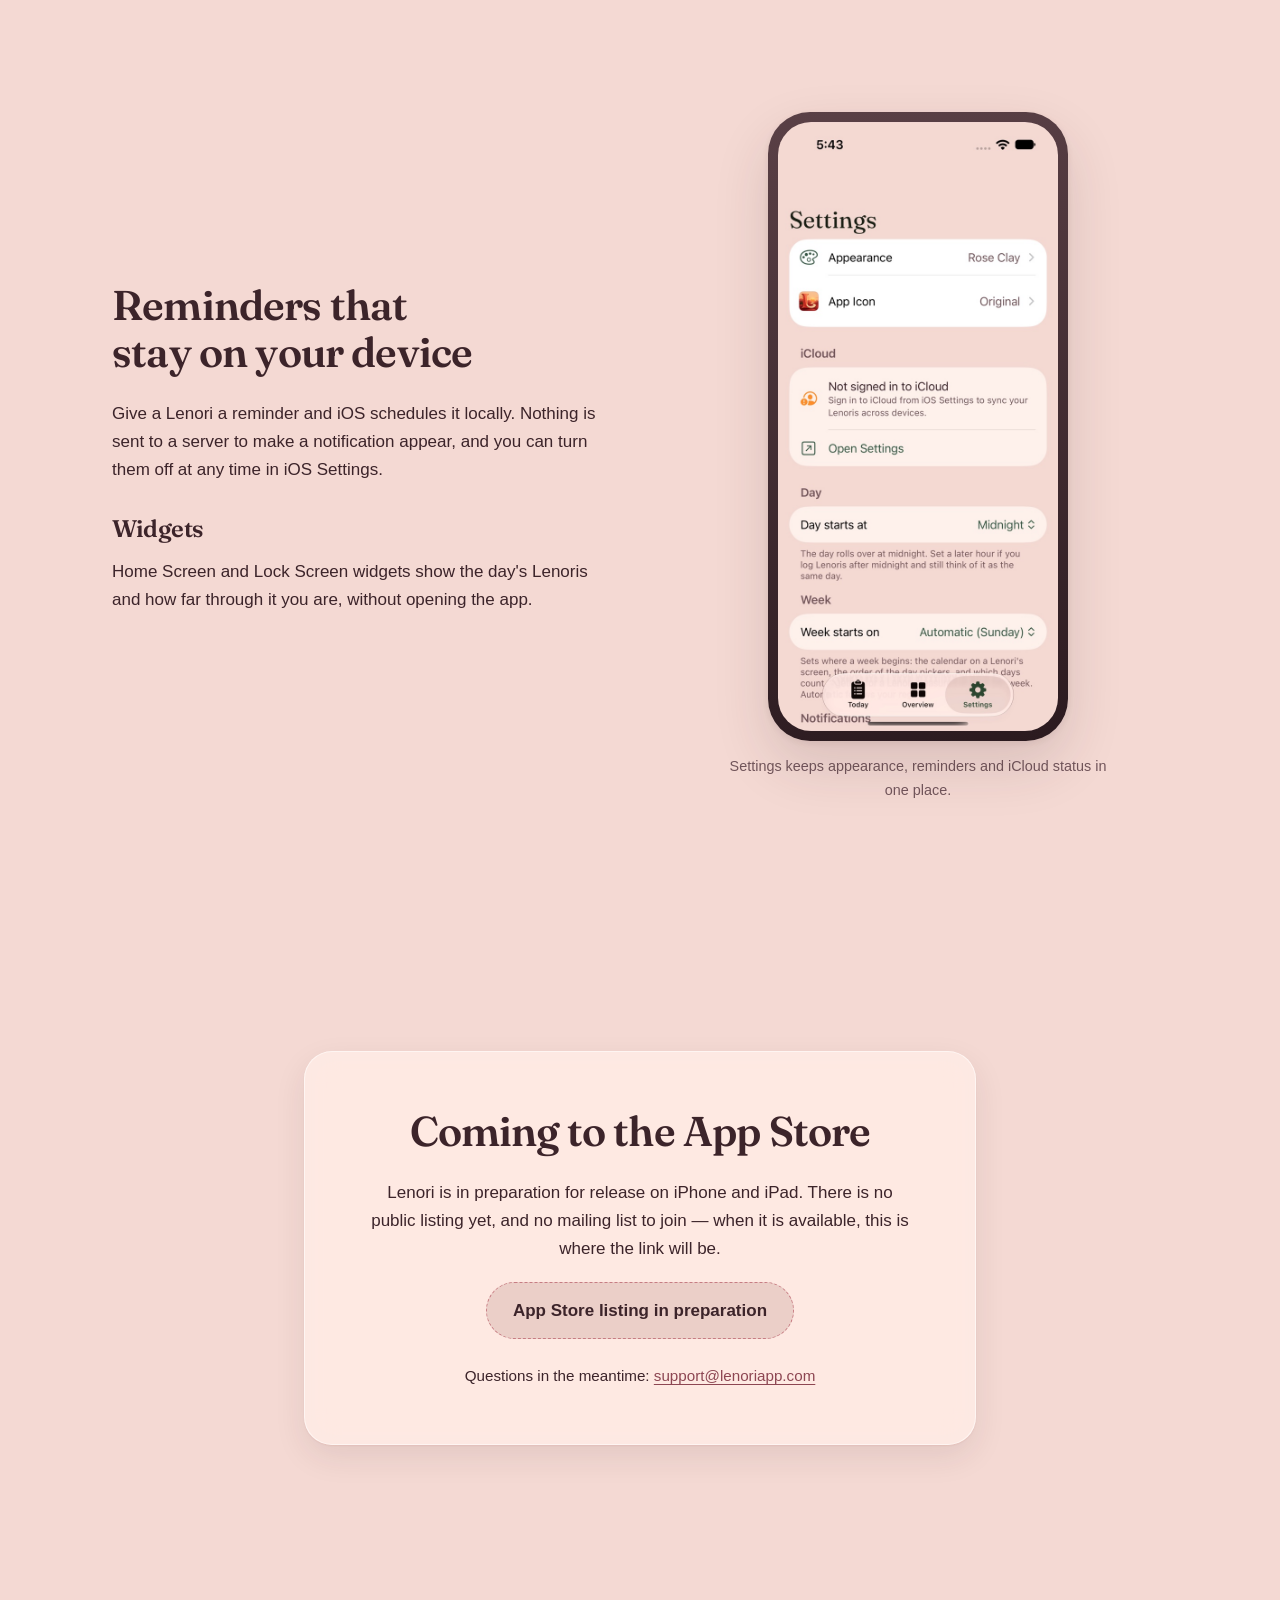
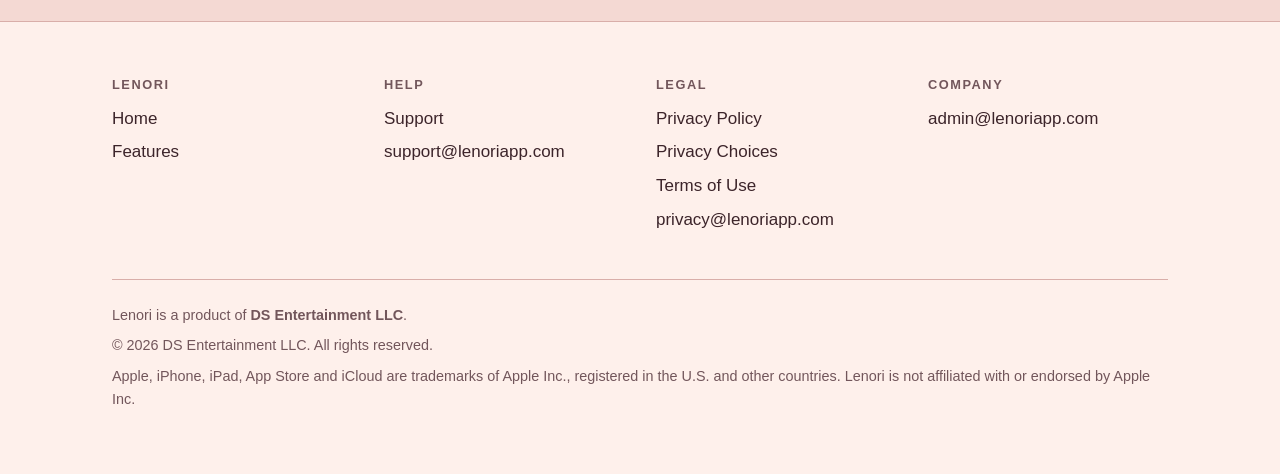
==== commit 1ab68389: "Finish the public legal, support and product pages for launch Removes everything unfinished from the" ====
--- a/index.html
+++ b/index.html
@@ -20,7 +20,11 @@
 <meta property="og:image:width" content="1200">
 <meta property="og:image:height" content="630">
 <meta property="og:image:alt" content="The Lenori app icon: a soft letter L over a sunrise landscape.">
+<meta property="og:locale" content="en_US">
 <meta name="twitter:card" content="summary_large_image">
+<meta name="twitter:title" content="Lenori — Keep what matters close">
+<meta name="twitter:description" content="An iPhone and iPad app for the people, rituals and parts of yourself you never want to lose track of. Private by design.">
+<meta name="twitter:image" content="https://lenoriapp.com/images/og-card.jpg">
 </head>
 <body>
 <a class="skip-link" href="#main">Skip to content</a>
@@ -102,9 +106,9 @@
         <div>
           <h3>Momentum, drawn rather than counted</h3>
           <p>Above the list sits the Momentum panel: how many of the last seven
-            days you came back, and the streak you are on. It is set against a
-            photograph that changes as you return, so the screen you open is
-            rarely the same twice.</p>
+            days you came back, and the streak you are on. It is set against
+            one of fifty photographic scenes, which advance as you return, so
+            the screen you open is rarely the same twice.</p>
           <p>Momentum measures <em>returning</em>, not perfection. A day counts
             because you opened Lenori and looked — not because everything in it
             got done.</p>
@@ -146,15 +150,17 @@
         </li>
       </ul>
       <p style="margin-top:1.5rem">Twelve more — including Alpine Dawn, Emerald
-        Forest, Arctic Aurora and Amethyst Highlands — come with Lenori Premium.</p>
+        Forest, Arctic Aurora and Amethyst Highlands — require
+        <a href="/features/#premium">Lenori Premium</a>.</p>
     </div>
   </section>
 
   <section>
     <div class="wrap">
       <h2>Twenty app icons</h2>
-      <p class="lede">Choose the Lenori that sits on your Home Screen. The one
-        it ships with is always free.</p>
+      <p class="lede">Choose the Lenori that sits on your Home Screen. The
+        original is always available; the twenty alternates require
+        <a href="/features/#premium">Premium</a>.</p>
       <ul class="icons">
         <li><img src="images/icons/lenori-original.jpg" width="160" height="160" loading="lazy" alt="The original Lenori icon: a cream letter L against a sunrise over red hills."></li>
         <li><img src="images/icons/lenori-01.jpg" width="160" height="160" loading="lazy" alt="Alternate icon: a flowing L over layered coral dunes."></li>
@@ -268,6 +274,7 @@
         <h2>Legal</h2>
         <ul>
           <li><a href="/privacy/">Privacy Policy</a></li>
+          <li><a href="/privacy/#choices">Privacy Choices</a></li>
           <li><a href="/terms/">Terms of Use</a></li>
           <li><a href="mailto:privacy@lenoriapp.com">privacy@lenoriapp.com</a></li>
         </ul>
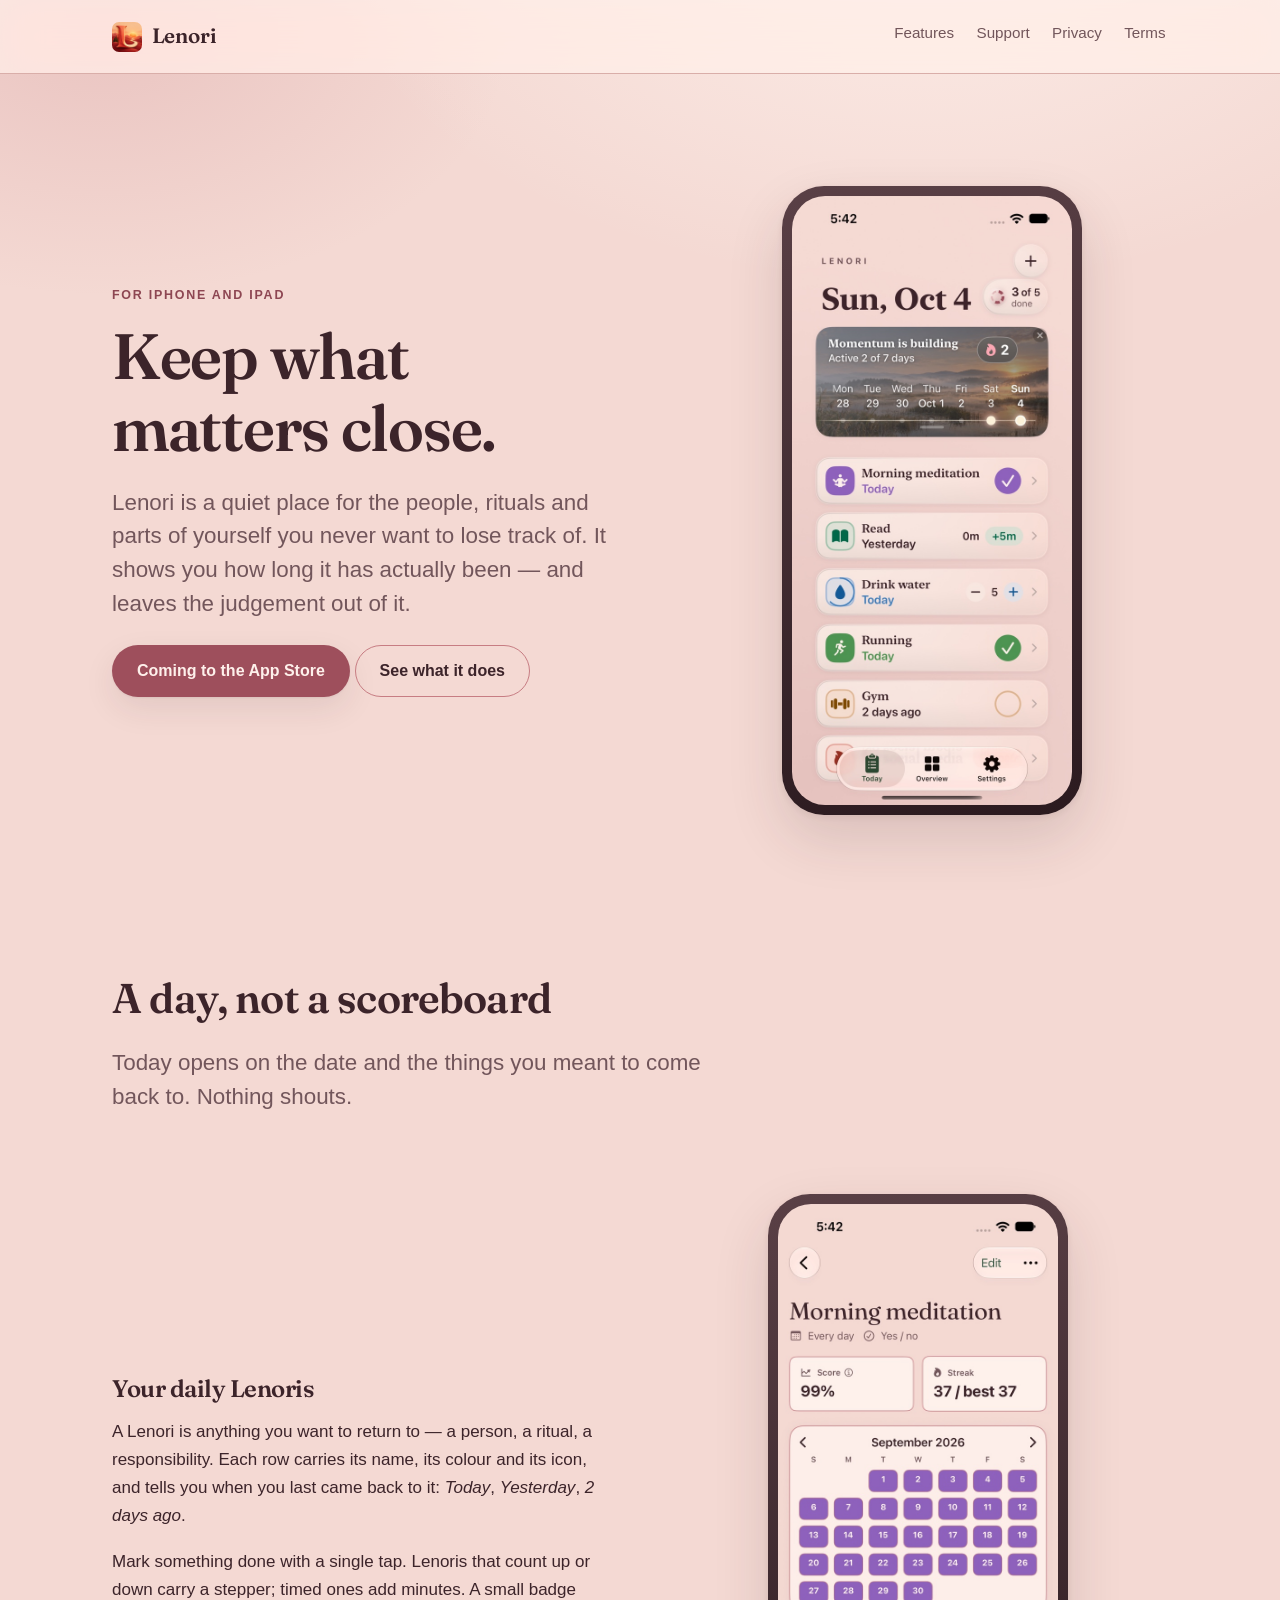
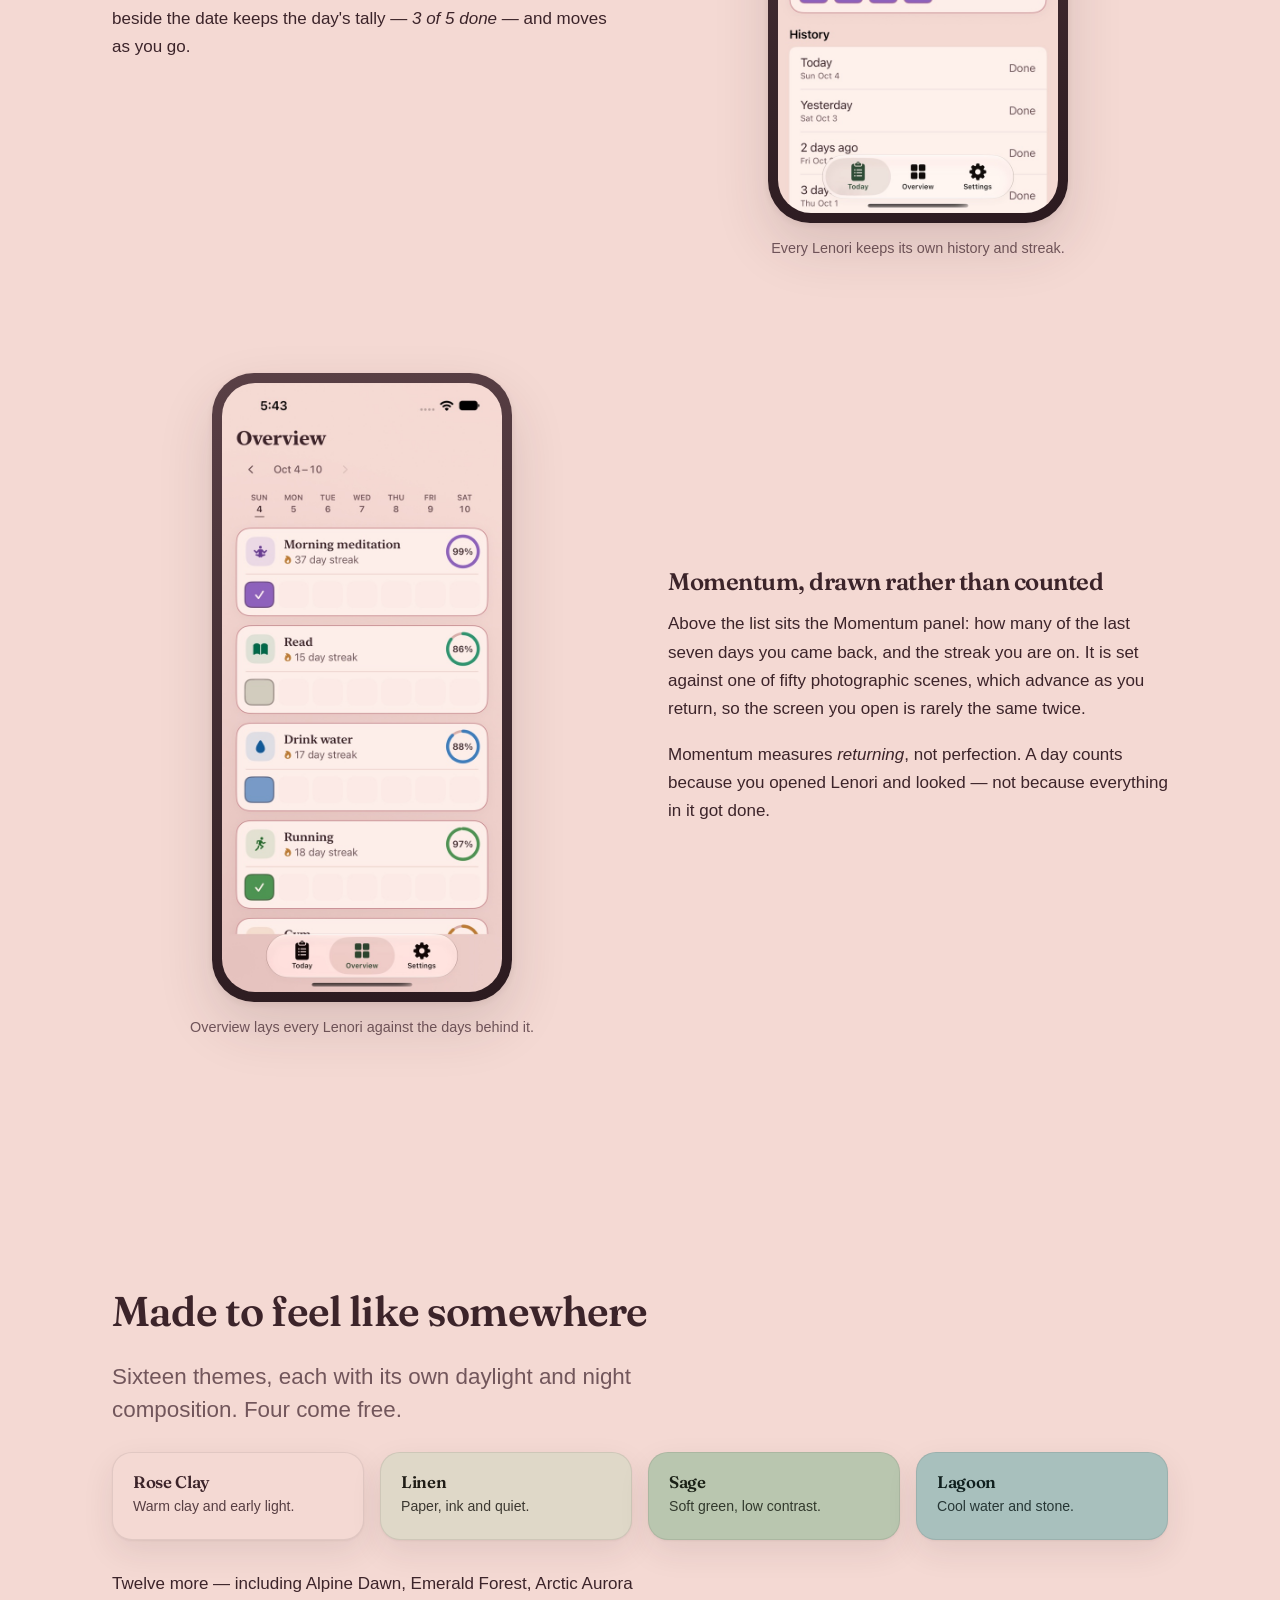
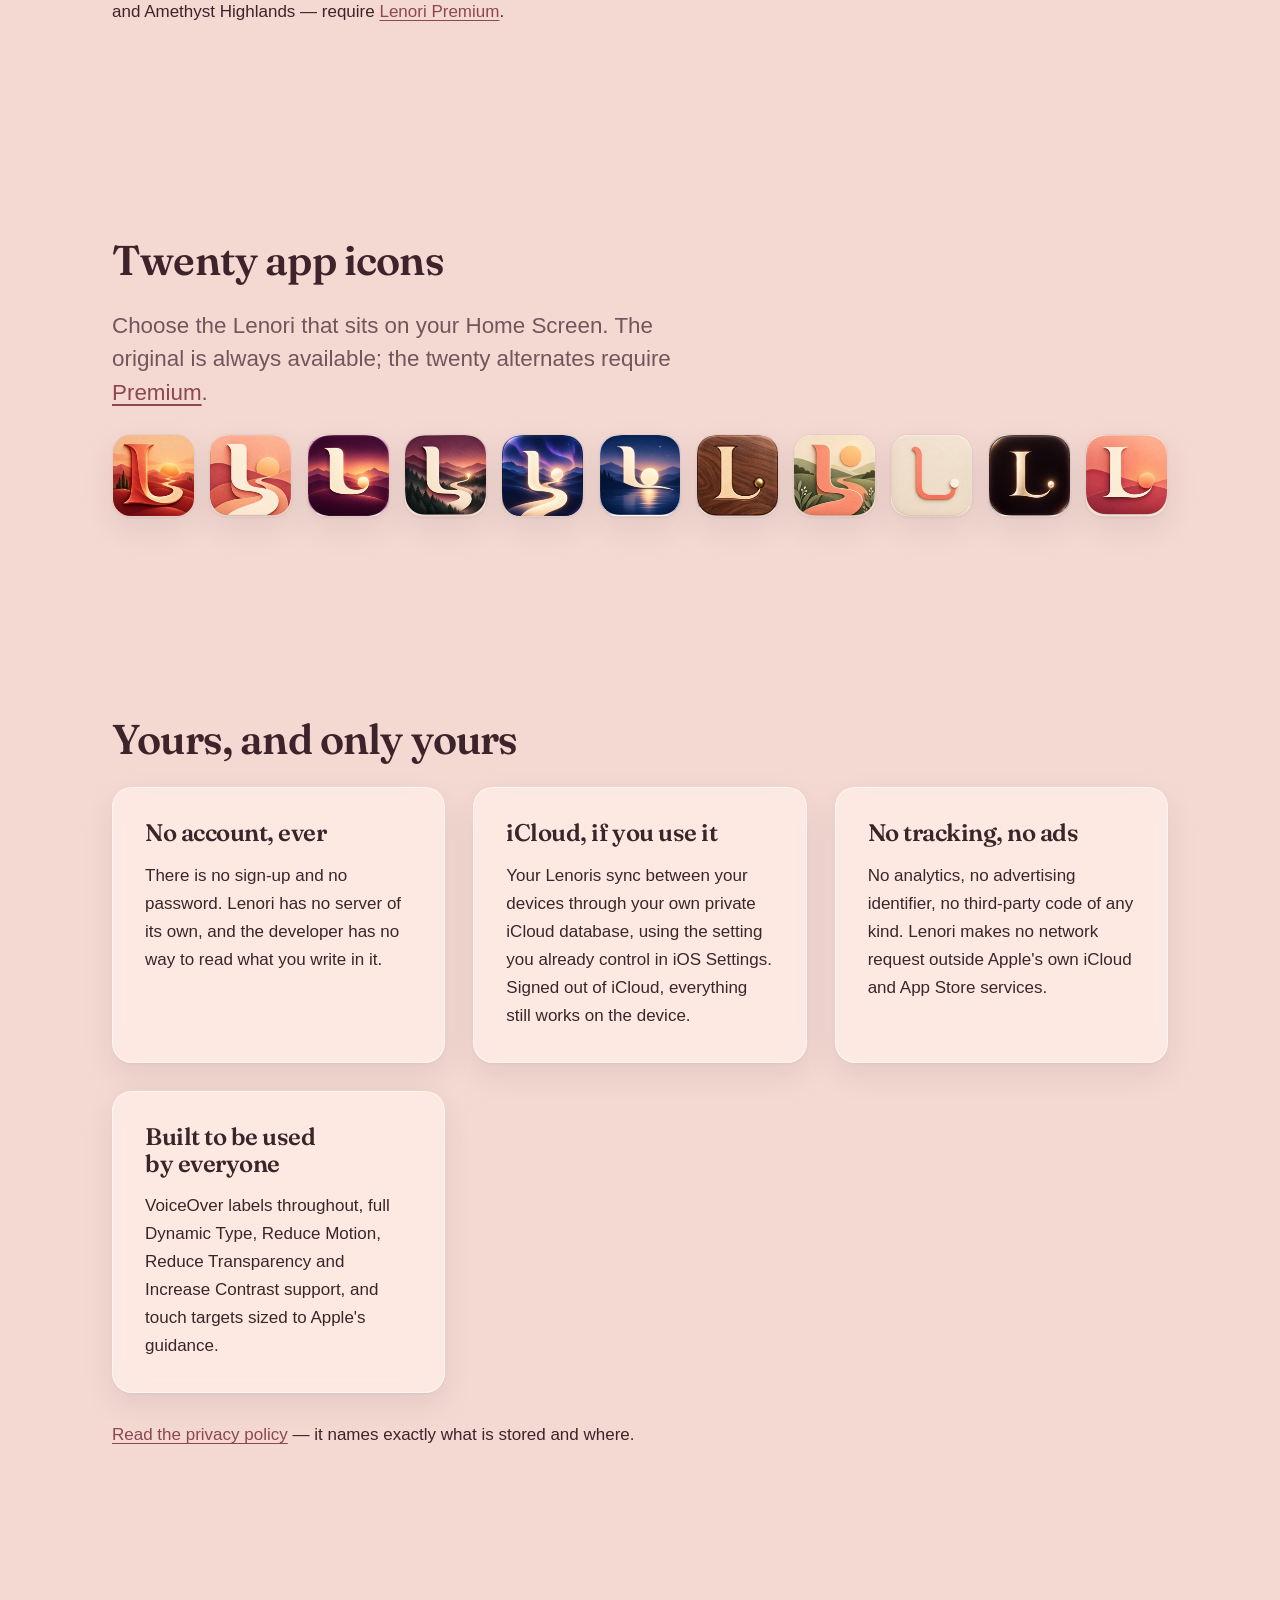
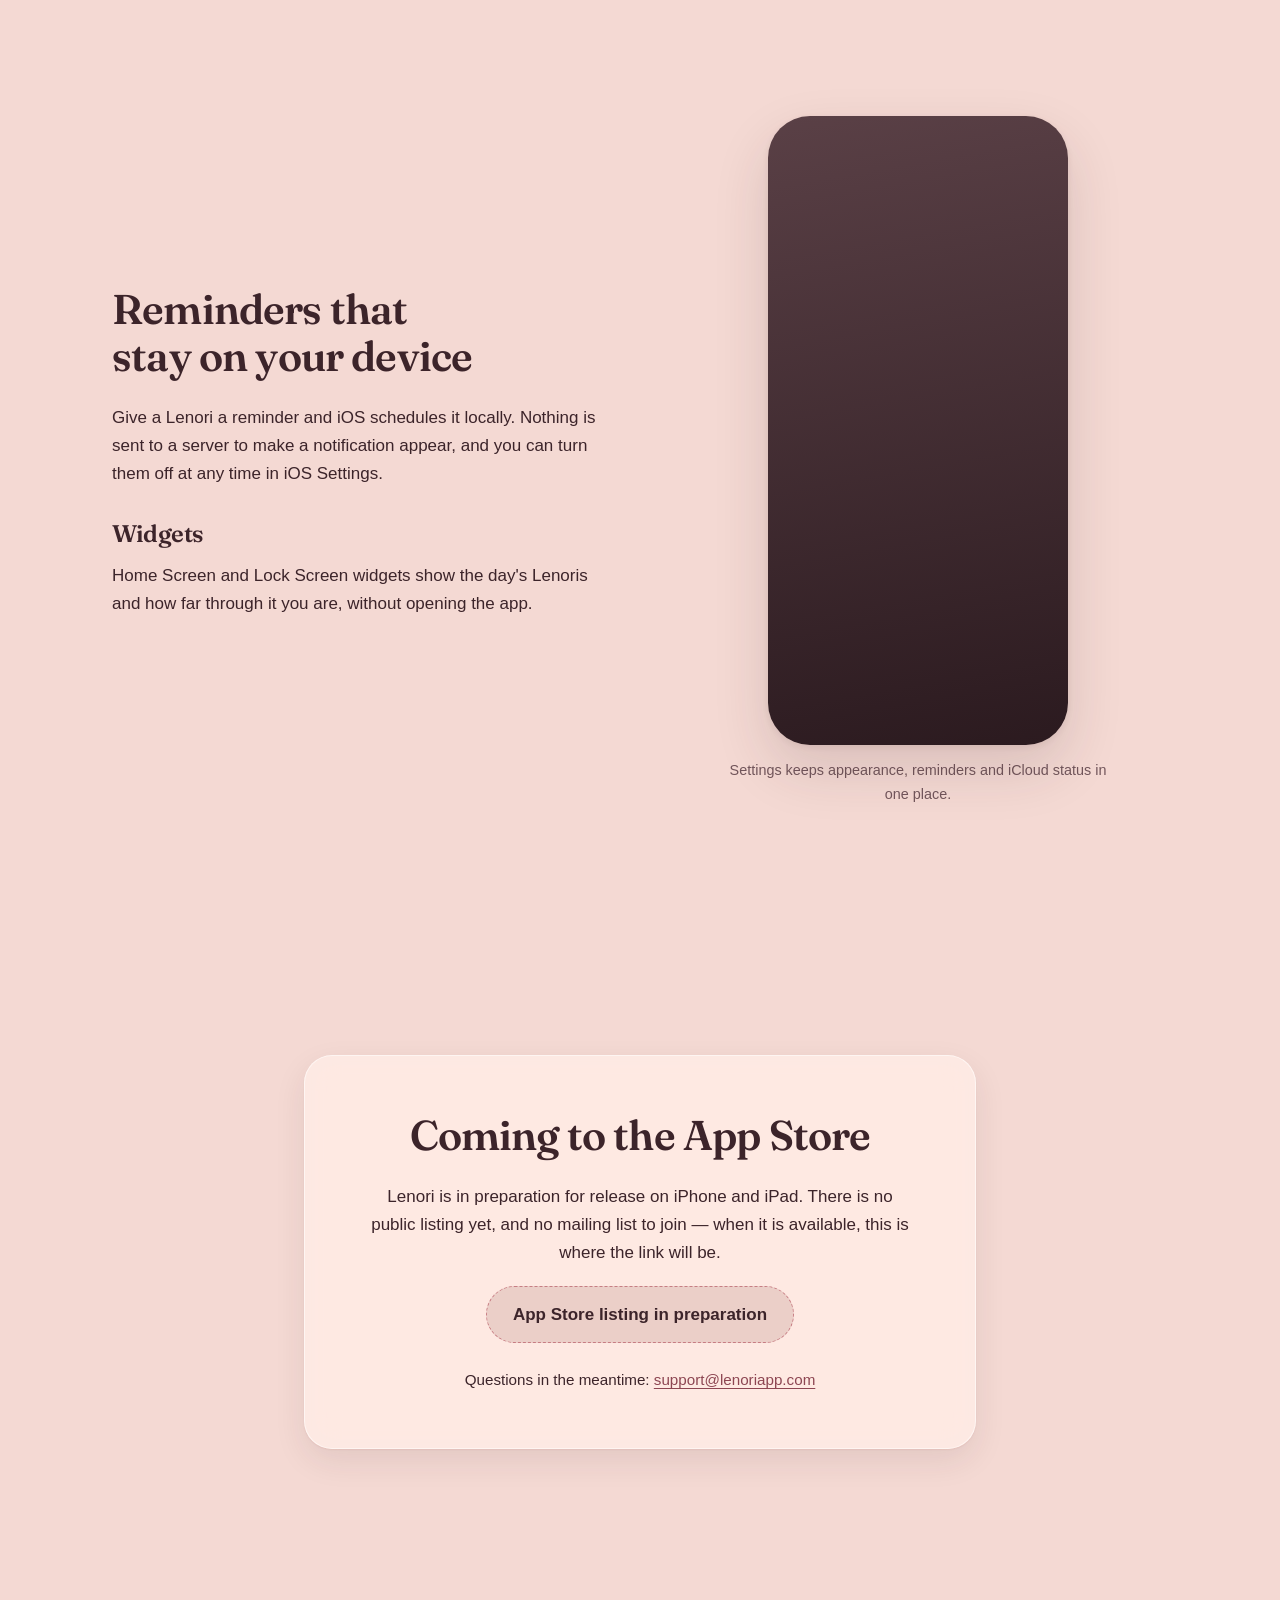
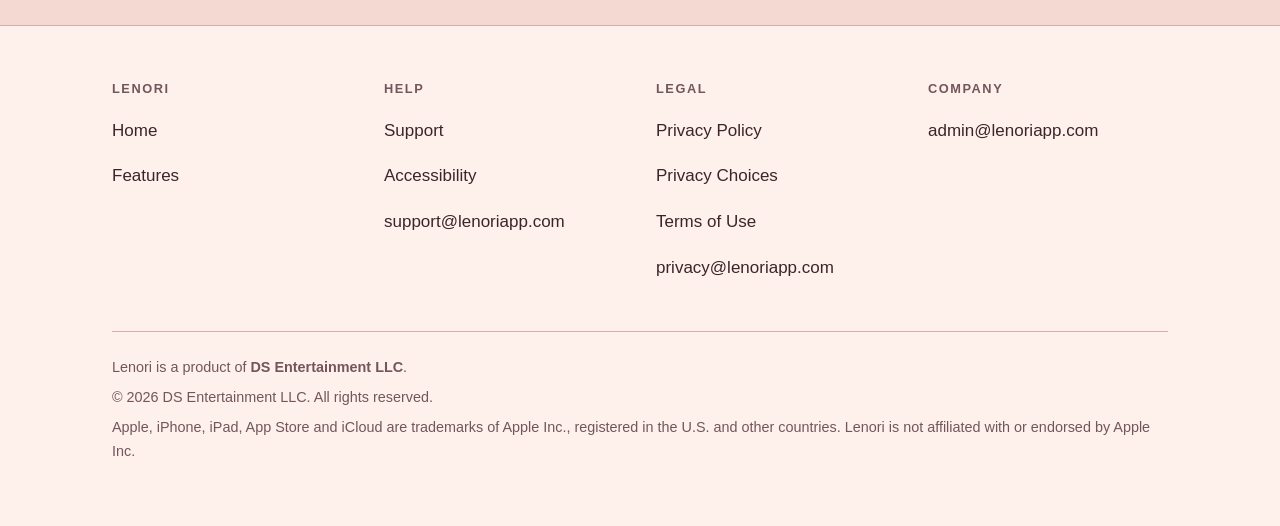
==== commit 1f4bed4c: "Add an accessibility page and a Content-Security-Policy Accessibility - /accessibility/ states the t" ====
--- a/index.html
+++ b/index.html
@@ -2,6 +2,8 @@
 <html lang="en">
 <head>
 <meta charset="utf-8">
+<meta http-equiv="Content-Security-Policy" content="default-src 'none'; img-src 'self'; style-src 'self'; font-src 'self'; form-action 'none'; base-uri 'none'">
+<meta name="referrer" content="no-referrer">
 <meta name="viewport" content="width=device-width, initial-scale=1, viewport-fit=cover">
 <title>Lenori — Keep what matters close</title>
 <meta name="description" content="Lenori is an iPhone and iPad app for the people, rituals and parts of yourself you never want to lose track of. Private by design, with no accounts and no tracking.">
@@ -149,7 +151,7 @@
           <p>Cool water and stone.</p>
         </li>
       </ul>
-      <p style="margin-top:1.5rem">Twelve more — including Alpine Dawn, Emerald
+      <p class="mt-sm">Twelve more — including Alpine Dawn, Emerald
         Forest, Arctic Aurora and Amethyst Highlands — require
         <a href="/features/#premium">Lenori Premium</a>.</p>
     </div>
@@ -206,7 +208,7 @@
             touch targets sized to Apple's guidance.</p>
         </div>
       </div>
-      <p style="margin-top:1.75rem"><a href="/privacy/">Read the privacy policy</a>
+      <p class="mt-md"><a href="/privacy/">Read the privacy policy</a>
         — it names exactly what is stored and where.</p>
     </div>
   </section>
@@ -219,7 +221,7 @@
           <p>Give a Lenori a reminder and iOS schedules it locally. Nothing is
             sent to a server to make a notification appear, and you can turn
             them off at any time in iOS Settings.</p>
-          <h3 style="margin-top:2rem">Widgets</h3>
+          <h3 class="mt-lg">Widgets</h3>
           <p>Home Screen and Lock Screen widgets show the day's Lenoris and how
             far through it you are, without opening the app.</p>
         </div>
@@ -244,7 +246,7 @@
           public listing yet, and no mailing list to join — when it is
           available, this is where the link will be.</p>
         <p><span class="badge-soon">App&nbsp;Store listing in preparation</span></p>
-        <p style="margin-top:1.5rem;font-size:0.95rem">
+        <p class="mt-sm fs-sm">
           Questions in the meantime: <a href="mailto:support@lenoriapp.com">support@lenoriapp.com</a>
         </p>
       </div>
@@ -267,6 +269,7 @@
         <h2>Help</h2>
         <ul>
           <li><a href="/support/">Support</a></li>
+          <li><a href="/accessibility/">Accessibility</a></li>
           <li><a href="mailto:support@lenoriapp.com">support@lenoriapp.com</a></li>
         </ul>
       </div>
--- a/styles.css
+++ b/styles.css
@@ -227,8 +227,13 @@
   padding: 0;
 }
 .site-nav a {
-  display: inline-block;
-  padding: 0.4rem 0.15rem;
+  /* A 0.95rem line with 0.4rem of padding is a ~28px target. Flex with a
+     44px minimum keeps the words exactly where they were and gives the
+     touch area the size Apple and WCAG ask for. */
+  display: inline-flex;
+  align-items: center;
+  min-height: 44px;
+  padding: 0 0.15rem;
   color: var(--ink-secondary);
   text-decoration: none;
   font-size: 0.95rem;
@@ -548,8 +553,15 @@
   margin-bottom: 0.75rem;
 }
 .site-footer ul { list-style: none; padding: 0; margin: 0; }
-.site-footer li { margin-bottom: 0.35rem; }
-.site-footer a { color: var(--ink); text-decoration: none; }
+.site-footer li { margin-bottom: 0.1rem; }
+/* Same reasoning as the header nav: a footer link is a real target. */
+.site-footer a {
+  display: inline-flex;
+  align-items: center;
+  min-height: 44px;
+  color: var(--ink);
+  text-decoration: none;
+}
 .site-footer a:hover { text-decoration: underline; }
 .site-footer__legal {
   margin-top: 2.5rem;
@@ -584,3 +596,21 @@
   .site-header, .site-footer__grid, .skip-link { display: none; }
   body { background: #fff; color: #000; }
 }
+
+/* ------------------------------------------------- spacing utilities */
+/*
+  These exist so no element needs a style="" attribute. That is what lets
+  the Content-Security-Policy drop 'unsafe-inline' from style-src: with an
+  inline style anywhere on the page, the policy has to allow every inline
+  style, and the directive stops meaning much.
+*/
+.mt-sm { margin-top: 1.5rem; }
+.mt-md { margin-top: 1.75rem; }
+.mt-lg { margin-top: 2rem; }
+.mt-xl { margin-top: 2.5rem; }
+.mb-0  { margin-bottom: 0; }
+.mb-xs { margin-bottom: 0.5rem; }
+.mb-lg { margin-bottom: 2rem; }
+.mi-auto { margin-inline: auto; }
+.fs-sm { font-size: 0.95rem; }
+.card__heading { margin-top: 0; font-size: 1.15rem; }
